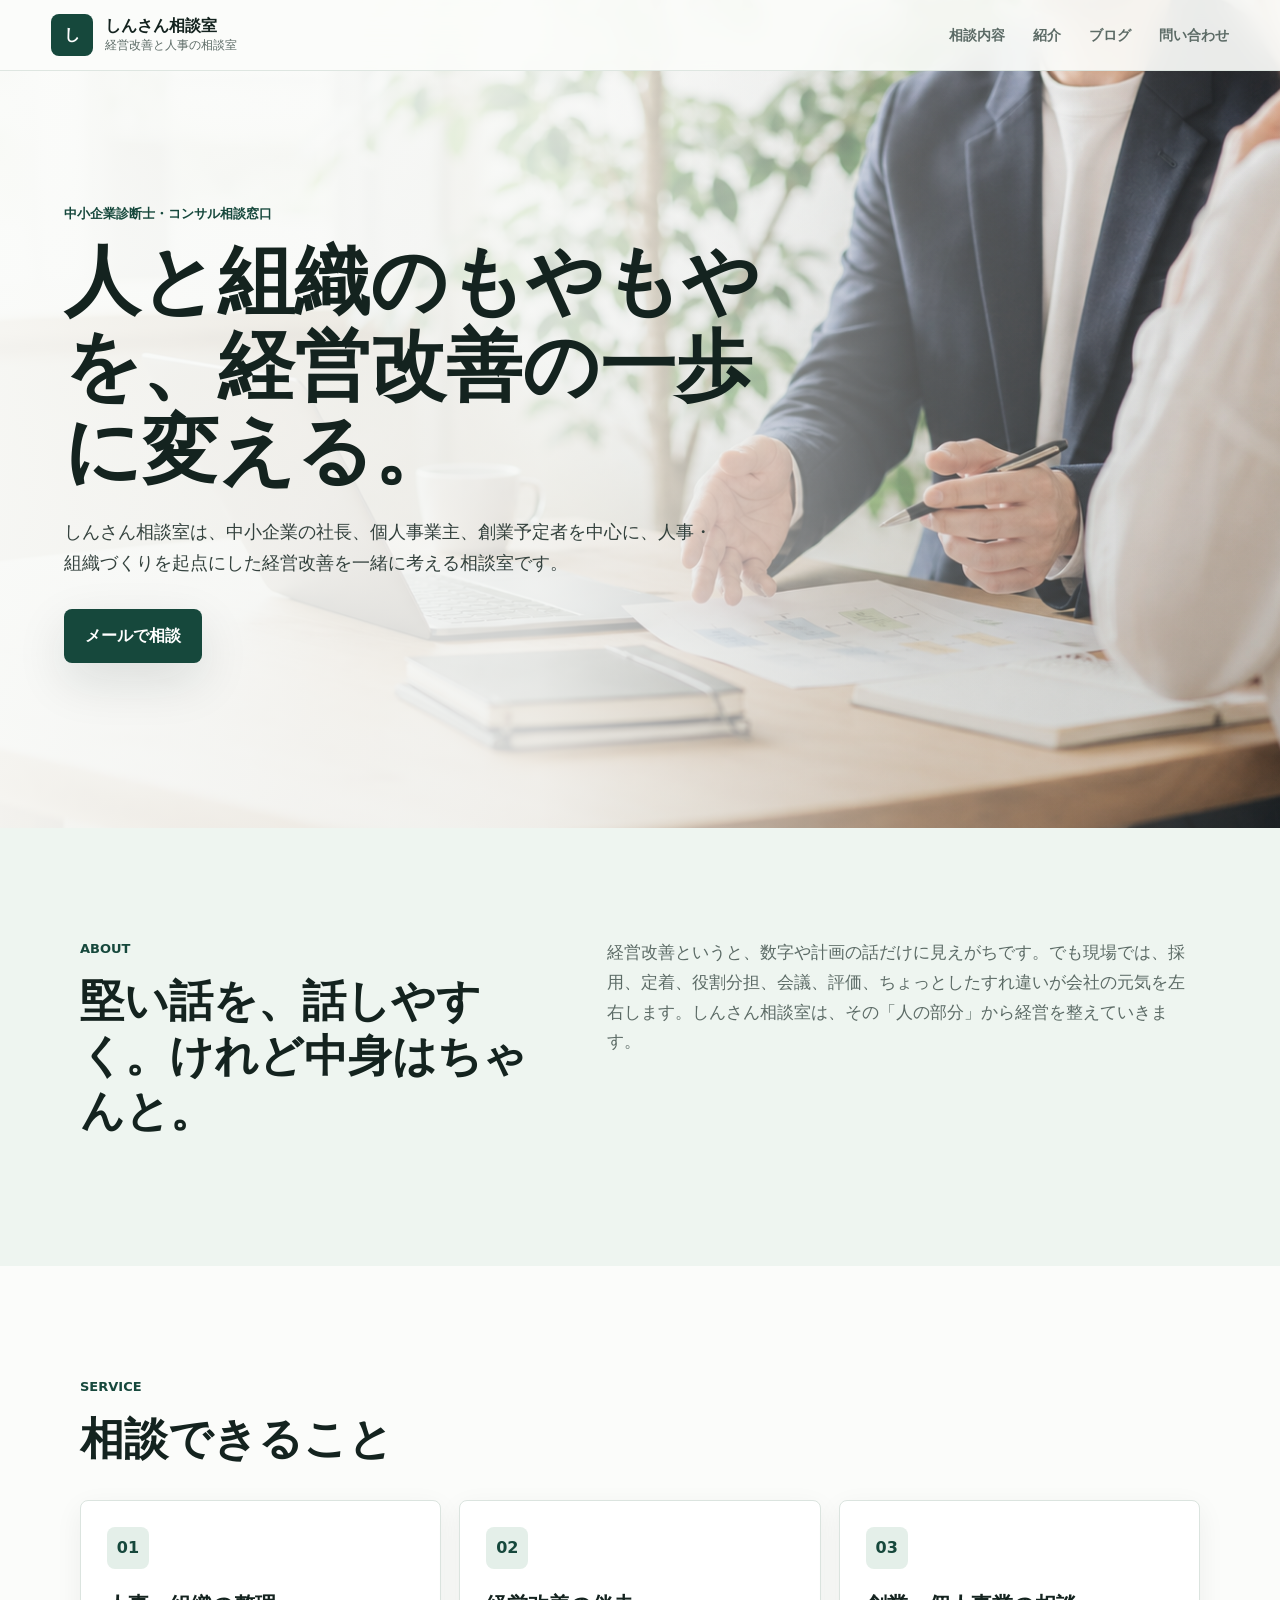
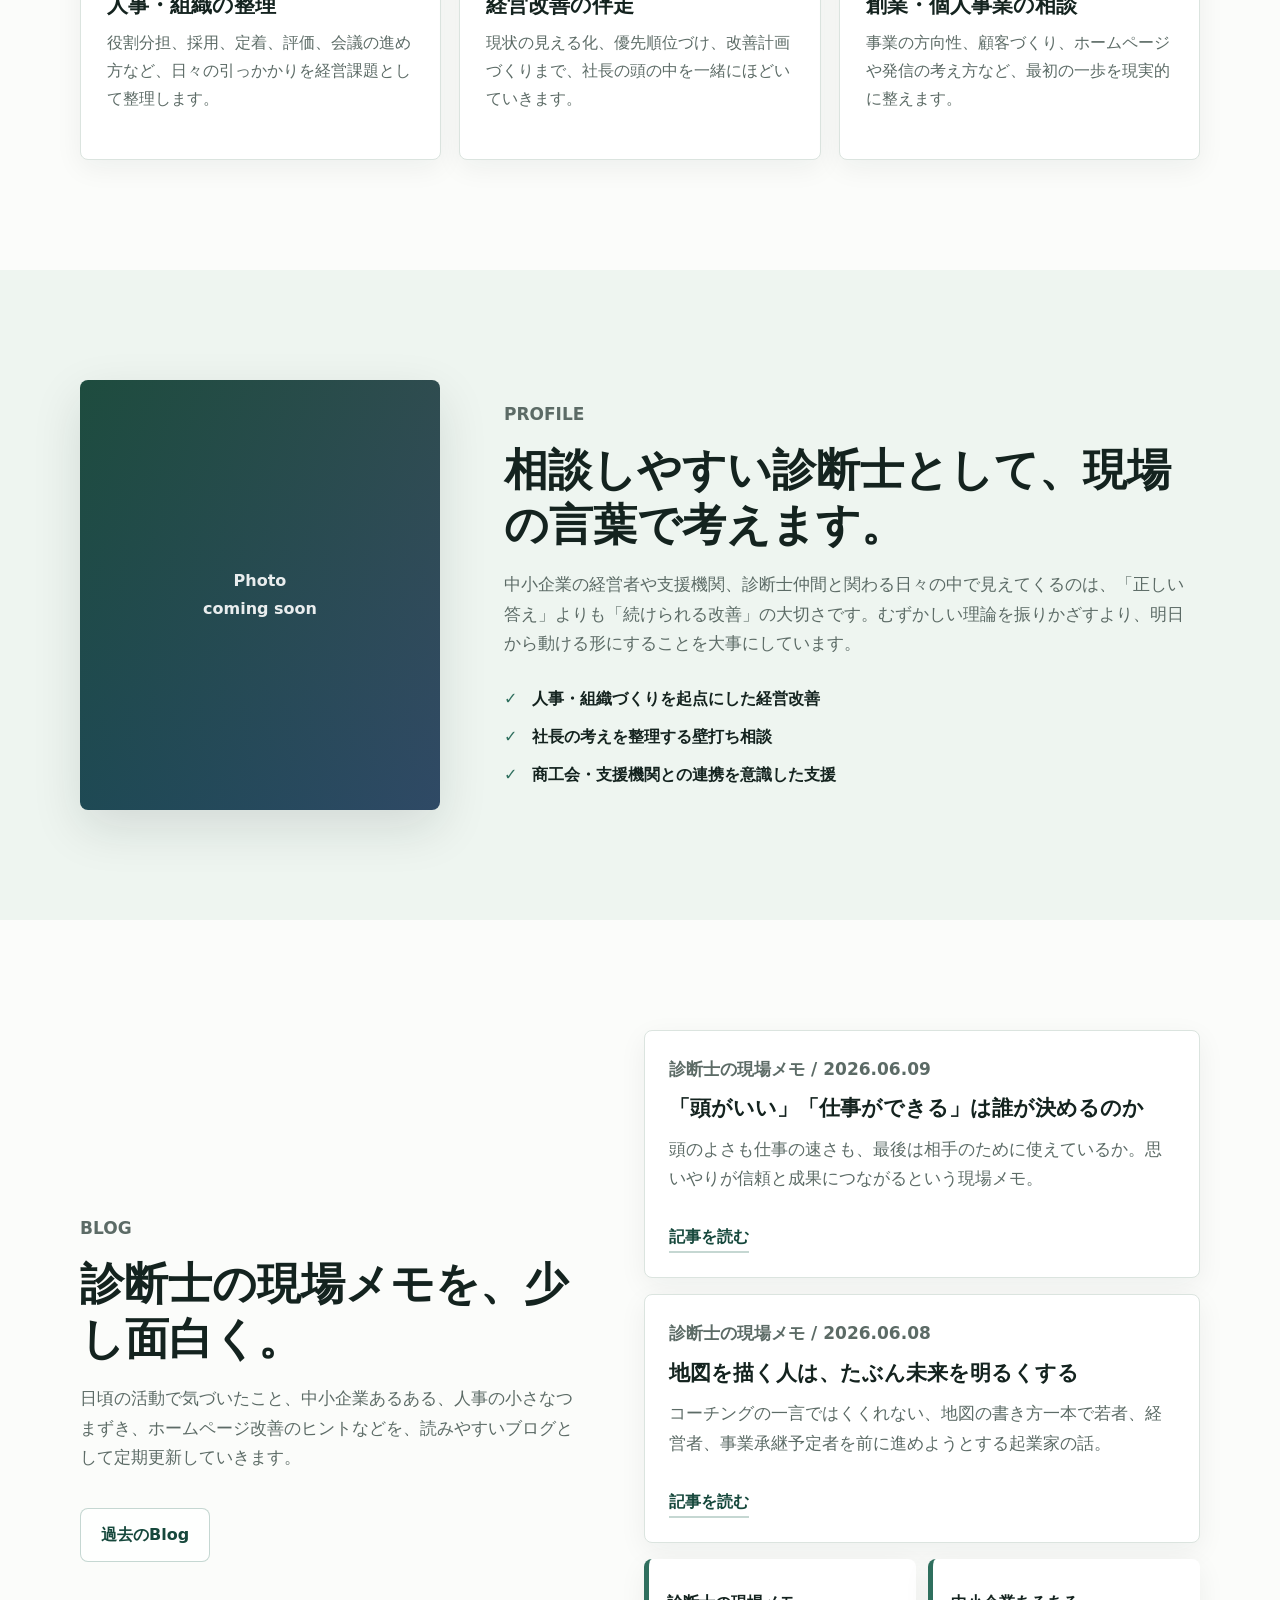
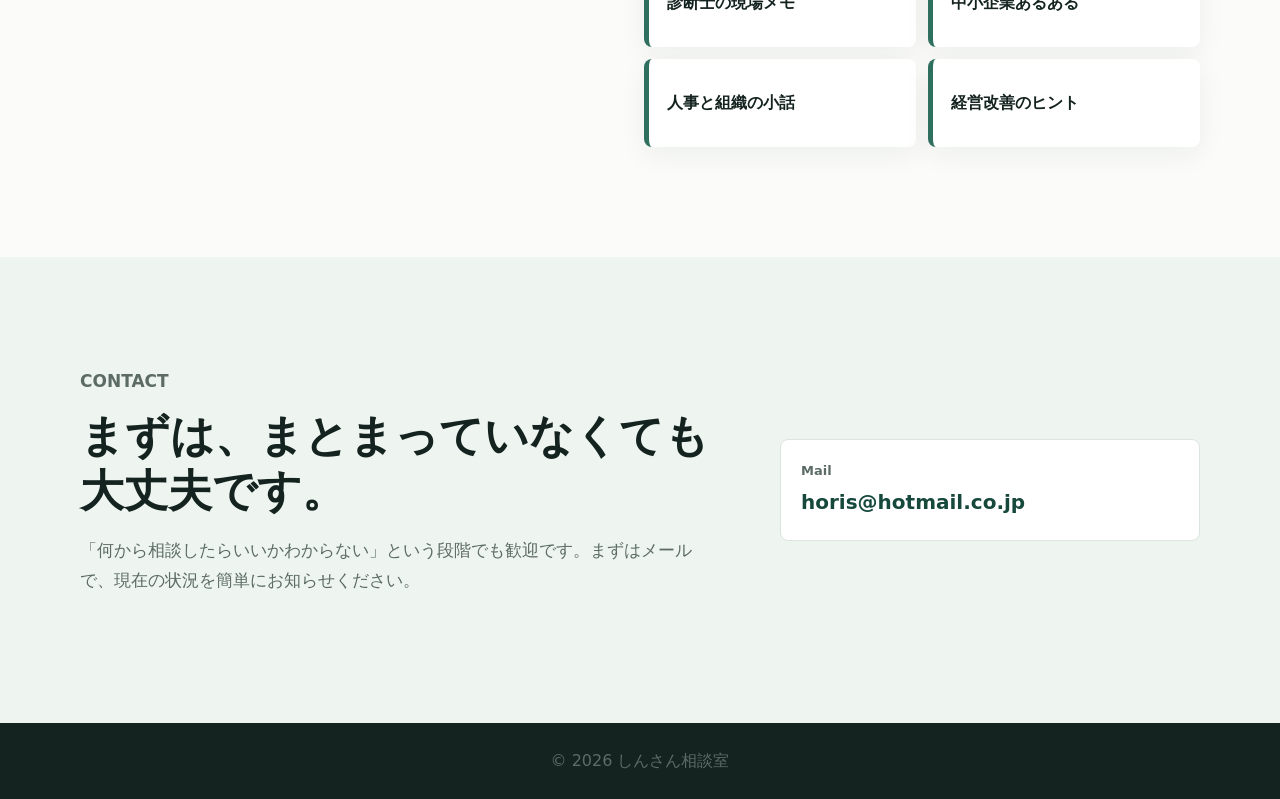
==== index.html @ b298d8a0 "Add files via upload" ====
﻿<!doctype html>
<html lang="ja">
<head>
  <meta charset="utf-8">
  <meta name="viewport" content="width=device-width, initial-scale=1">
  <meta name="description" content="しんさん相談室は、中小企業の経営改善、とくに人事・組織づくりを相談しやすく支援する診断士・コンサルの窓口です。">
  <title>しんさん相談室 | 経営改善と人事の相談室</title>
  <link rel="stylesheet" href="styles.css">
</head>
<body>
  <header class="site-header">
    <a class="brand" href="#top" aria-label="しんさん相談室 トップへ">
      <span class="brand-mark">し</span>
      <span>
        <span class="brand-name">しんさん相談室</span>
        <span class="brand-sub">経営改善と人事の相談室</span>
      </span>
    </a>
    <nav class="nav" aria-label="主要メニュー">
      <a href="#service">相談内容</a>
      <a href="#profile">紹介</a>
      <a href="#blog">ブログ</a>
      <a href="#contact">問い合わせ</a>
    </nav>
  </header>

  <main id="top">
    <section class="hero" aria-labelledby="hero-title">
      <div class="hero-media" aria-hidden="true">
        <img src="assets/hero-consultation.png" alt="">
      </div>
      <div class="hero-overlay"></div>
      <div class="hero-content">
        <p class="eyebrow">中小企業診断士・コンサル相談窓口</p>
        <h1 id="hero-title">人と組織のもやもやを、経営改善の一歩に変える。</h1>
        <p class="hero-lead">しんさん相談室は、中小企業の社長、個人事業主、創業予定者を中心に、人事・組織づくりを起点にした経営改善を一緒に考える相談室です。</p>
        <div class="hero-actions" aria-label="主要アクション">
          <a class="button primary" href="mailto:horis@hotmail.co.jp">メールで相談</a>
        </div>
      </div>
    </section>

    <section class="intro section-band">
      <div class="section-inner intro-grid">
        <div>
          <p class="section-label">About</p>
          <h2>堅い話を、話しやすく。けれど中身はちゃんと。</h2>
        </div>
        <p>経営改善というと、数字や計画の話だけに見えがちです。でも現場では、採用、定着、役割分担、会議、評価、ちょっとしたすれ違いが会社の元気を左右します。しんさん相談室は、その「人の部分」から経営を整えていきます。</p>
      </div>
    </section>

    <section id="service" class="section">
      <div class="section-inner">
        <div class="section-head">
          <p class="section-label">Service</p>
          <h2>相談できること</h2>
        </div>
        <div class="service-grid">
          <article class="service-item">
            <span class="service-icon">01</span>
            <h3>人事・組織の整理</h3>
            <p>役割分担、採用、定着、評価、会議の進め方など、日々の引っかかりを経営課題として整理します。</p>
          </article>
          <article class="service-item">
            <span class="service-icon">02</span>
            <h3>経営改善の伴走</h3>
            <p>現状の見える化、優先順位づけ、改善計画づくりまで、社長の頭の中を一緒にほどいていきます。</p>
          </article>
          <article class="service-item">
            <span class="service-icon">03</span>
            <h3>創業・個人事業の相談</h3>
            <p>事業の方向性、顧客づくり、ホームページや発信の考え方など、最初の一歩を現実的に整えます。</p>
          </article>
        </div>
      </div>
    </section>

    <section id="profile" class="profile section-band">
      <div class="section-inner profile-grid">
        <div class="profile-photo" aria-label="プロフィール写真準備中">
          <span>Photo<br>coming soon</span>
        </div>
        <div>
          <p class="section-label">Profile</p>
          <h2>相談しやすい診断士として、現場の言葉で考えます。</h2>
          <p>中小企業の経営者や支援機関、診断士仲間と関わる日々の中で見えてくるのは、「正しい答え」よりも「続けられる改善」の大切さです。むずかしい理論を振りかざすより、明日から動ける形にすることを大事にしています。</p>
          <ul class="check-list">
            <li>人事・組織づくりを起点にした経営改善</li>
            <li>社長の考えを整理する壁打ち相談</li>
            <li>商工会・支援機関との連携を意識した支援</li>
          </ul>
        </div>
      </div>
    </section>

    <section id="blog" class="section blog-section">
      <div class="section-inner blog-layout">
        <div>
          <p class="section-label">Blog</p>
          <h2>診断士の現場メモを、少し面白く。</h2>
          <p>日頃の活動で気づいたこと、中小企業あるある、人事の小さなつまずき、ホームページ改善のヒントなどを、読みやすいブログとして定期更新していきます。</p>
          <a class="button secondary blog-archive-button" href="blog/index.html">過去のBlog</a>
        </div>
        <div class="latest-blog">
          <div class="post-list compact-post-list" data-post-list data-post-limit="2" data-post-base="blog/" data-heading-level="h3">
            <p class="post-loading">ブログ記事を読み込んでいます。</p>
          </div>
          <div class="blog-topics" aria-label="ブログカテゴリ">
            <span>診断士の現場メモ</span>
            <span>中小企業あるある</span>
            <span>人事と組織の小話</span>
            <span>経営改善のヒント</span>
          </div>
        </div>
      </div>
    </section>

    <section id="contact" class="contact section-band">
      <div class="section-inner contact-grid">
        <div>
          <p class="section-label">Contact</p>
          <h2>まずは、まとまっていなくても大丈夫です。</h2>
          <p>「何から相談したらいいかわからない」という段階でも歓迎です。まずはメールで、現在の状況を簡単にお知らせください。</p>
        </div>
        <div class="contact-actions">
          <a class="contact-card" href="mailto:horis@hotmail.co.jp">
            <span>Mail</span>
            <strong>horis@hotmail.co.jp</strong>
          </a>
        </div>
      </div>
    </section>
  </main>

  <footer class="footer">
    <p>&copy; 2026 しんさん相談室</p>
  </footer>
  <script src="blog/posts.js?v=20260609"></script>
  <script src="site.js?v=20260609" data-posts="blog/posts.json"></script>
</body>
</html>
---- styles.css ----
﻿:root {
  --ink: #14231f;
  --muted: #5c6b66;
  --line: #dbe4df;
  --paper: #fbfcfa;
  --band: #eef5f0;
  --green: #2f6f5e;
  --green-dark: #16483c;
  --blue: #213f68;
  --wood: #b98354;
  --white: #ffffff;
  --shadow: 0 18px 50px rgba(20, 35, 31, 0.12);
}

* {
  box-sizing: border-box;
}

html {
  scroll-behavior: smooth;
}

body {
  margin: 0;
  color: var(--ink);
  background: var(--paper);
  font-family: "Noto Sans JP", system-ui, -apple-system, BlinkMacSystemFont, "Segoe UI", sans-serif;
  line-height: 1.75;
  letter-spacing: 0;
}

a {
  color: inherit;
  text-decoration: none;
}

img {
  display: block;
  max-width: 100%;
}

.site-header {
  position: fixed;
  z-index: 10;
  top: 0;
  left: 0;
  right: 0;
  display: flex;
  align-items: center;
  justify-content: space-between;
  gap: 24px;
  padding: 14px clamp(18px, 4vw, 52px);
  background: rgba(251, 252, 250, 0.92);
  border-bottom: 1px solid rgba(219, 228, 223, 0.9);
  backdrop-filter: blur(14px);
}

.brand {
  display: inline-flex;
  align-items: center;
  gap: 12px;
  min-width: 220px;
}

.brand-mark {
  display: grid;
  width: 42px;
  height: 42px;
  place-items: center;
  color: var(--white);
  background: var(--green-dark);
  border-radius: 8px;
  font-weight: 800;
  line-height: 1;
}

.brand-name,
.brand-sub {
  display: block;
}

.brand-name {
  font-weight: 800;
  line-height: 1.3;
}

.brand-sub {
  color: var(--muted);
  font-size: 12px;
  line-height: 1.4;
}

.nav {
  display: flex;
  align-items: center;
  gap: clamp(14px, 3vw, 28px);
  color: var(--muted);
  font-size: 14px;
  font-weight: 700;
  white-space: nowrap;
}

.nav a:hover {
  color: var(--green-dark);
}

.hero {
  position: relative;
  min-height: 92svh;
  display: grid;
  align-items: center;
  overflow: hidden;
  padding: 110px clamp(20px, 5vw, 72px) 72px;
}

.hero-media,
.hero-media img,
.hero-overlay {
  position: absolute;
  inset: 0;
}

.hero-media img {
  width: 100%;
  height: 100%;
  object-fit: cover;
}

.hero-overlay {
  background:
    linear-gradient(90deg, rgba(251, 252, 250, 0.94) 0%, rgba(251, 252, 250, 0.82) 42%, rgba(251, 252, 250, 0.32) 72%, rgba(251, 252, 250, 0.08) 100%),
    linear-gradient(0deg, rgba(20, 35, 31, 0.16), rgba(20, 35, 31, 0.02));
}

.hero-content {
  position: relative;
  z-index: 1;
  width: min(720px, 100%);
}

.eyebrow,
.section-label {
  margin: 0 0 12px;
  color: var(--green-dark);
  font-size: 13px;
  font-weight: 800;
  letter-spacing: 0;
  text-transform: uppercase;
}

h1,
h2,
h3,
p {
  margin-top: 0;
}

h1 {
  margin-bottom: 22px;
  font-size: clamp(40px, 7vw, 76px);
  line-height: 1.12;
  letter-spacing: 0;
}

h2 {
  margin-bottom: 18px;
  font-size: clamp(28px, 4vw, 44px);
  line-height: 1.25;
  letter-spacing: 0;
}

h3 {
  margin-bottom: 10px;
  font-size: 21px;
  line-height: 1.35;
}

.hero-lead {
  max-width: 650px;
  color: #33413d;
  font-size: 18px;
  font-weight: 500;
}

.hero-actions {
  display: flex;
  flex-wrap: wrap;
  gap: 12px;
  margin-top: 30px;
}

.button {
  display: inline-flex;
  min-height: 48px;
  align-items: center;
  justify-content: center;
  border: 1px solid transparent;
  border-radius: 8px;
  padding: 12px 20px;
  font-weight: 800;
}

.button.primary {
  color: var(--white);
  background: var(--green-dark);
  box-shadow: var(--shadow);
}

.button.secondary {
  color: var(--green-dark);
  background: rgba(255, 255, 255, 0.78);
  border-color: rgba(47, 111, 94, 0.28);
}

.section,
.section-band {
  padding: clamp(64px, 9vw, 110px) clamp(20px, 5vw, 72px);
}

.section-band {
  background: var(--band);
}

.section-inner {
  width: min(1120px, 100%);
  margin: 0 auto;
}

.intro-grid,
.profile-grid,
.contact-grid,
.blog-layout {
  display: grid;
  gap: clamp(28px, 5vw, 64px);
}

.intro-grid {
  grid-template-columns: minmax(220px, 0.78fr) minmax(280px, 1fr);
  align-items: start;
}

.intro-grid p:last-child,
.profile p,
.blog-layout p,
.contact p {
  color: var(--muted);
  font-size: 17px;
}

.section-head {
  max-width: 720px;
  margin-bottom: 34px;
}

.service-grid {
  display: grid;
  grid-template-columns: repeat(3, minmax(0, 1fr));
  gap: 18px;
}

.service-item {
  min-height: 260px;
  padding: 26px;
  background: var(--white);
  border: 1px solid var(--line);
  border-radius: 8px;
  box-shadow: 0 8px 28px rgba(20, 35, 31, 0.06);
}

.service-icon {
  display: inline-grid;
  width: 42px;
  height: 42px;
  place-items: center;
  margin-bottom: 22px;
  color: var(--green-dark);
  background: #e4efe9;
  border-radius: 8px;
  font-weight: 800;
}

.service-item p {
  color: var(--muted);
}

.profile-grid {
  grid-template-columns: minmax(220px, 360px) minmax(320px, 1fr);
  align-items: center;
}

.profile-photo {
  display: grid;
  min-height: 430px;
  place-items: center;
  overflow: hidden;
  color: rgba(255, 255, 255, 0.9);
  background:
    linear-gradient(135deg, rgba(22, 72, 60, 0.92), rgba(33, 63, 104, 0.82)),
    linear-gradient(45deg, var(--green), var(--wood));
  border-radius: 8px;
  box-shadow: var(--shadow);
  text-align: center;
  font-weight: 800;
}

.check-list {
  display: grid;
  gap: 10px;
  margin: 26px 0 0;
  padding: 0;
  list-style: none;
}

.check-list li {
  position: relative;
  padding-left: 28px;
  font-weight: 700;
}

.check-list li::before {
  position: absolute;
  left: 0;
  color: var(--green);
  content: "✓";
}

.blog-layout {
  grid-template-columns: minmax(300px, 0.9fr) minmax(300px, 1fr);
  align-items: center;
}

.blog-topics {
  display: grid;
  grid-template-columns: repeat(2, minmax(0, 1fr));
  gap: 12px;
}

.blog-topics span {
  display: grid;
  min-height: 88px;
  align-items: center;
  padding: 16px 18px;
  background: var(--white);
  border-left: 5px solid var(--green);
  border-radius: 8px;
  box-shadow: 0 8px 28px rgba(20, 35, 31, 0.06);
  font-weight: 800;
}

.contact-grid {
  grid-template-columns: minmax(300px, 1fr) minmax(280px, 420px);
  align-items: center;
}

.contact-actions {
  display: grid;
  gap: 12px;
}

.contact-card {
  display: grid;
  gap: 2px;
  padding: 20px;
  background: var(--white);
  border: 1px solid var(--line);
  border-radius: 8px;
}

.contact-card span {
  color: var(--muted);
  font-size: 13px;
  font-weight: 800;
}

.contact-card strong {
  color: var(--green-dark);
  font-size: 20px;
}

.footer {
  padding: 24px clamp(20px, 5vw, 72px);
  color: var(--muted);
  background: var(--ink);
  text-align: center;
}

.footer p {
  margin: 0;
}

@media (max-width: 820px) {
  .site-header {
    position: static;
    align-items: flex-start;
    flex-direction: column;
    gap: 12px;
  }

  .nav {
    width: 100%;
    overflow-x: auto;
    padding-bottom: 2px;
  }

  .hero {
    min-height: 760px;
    padding-top: 54px;
    align-items: end;
  }

  .hero-overlay {
    background:
      linear-gradient(0deg, rgba(251, 252, 250, 0.96) 0%, rgba(251, 252, 250, 0.88) 45%, rgba(251, 252, 250, 0.18) 100%),
      linear-gradient(0deg, rgba(20, 35, 31, 0.12), rgba(20, 35, 31, 0.02));
  }

  .intro-grid,
  .service-grid,
  .profile-grid,
  .blog-layout,
  .contact-grid {
    grid-template-columns: 1fr;
  }

  .service-item {
    min-height: auto;
  }

  .profile-photo {
    min-height: 280px;
  }
}

@media (max-width: 520px) {
  .brand {
    min-width: 0;
  }

  h1 {
    font-size: 38px;
  }

  .hero-lead {
    font-size: 16px;
  }

  .button {
    width: 100%;
  }

  .blog-topics {
    grid-template-columns: 1fr;
  }
}

.latest-blog {
  display: grid;
  gap: 16px;
}

.latest-card {
  padding: 24px;
  background: var(--white);
  border: 1px solid var(--line);
  border-radius: 8px;
  box-shadow: 0 8px 28px rgba(20, 35, 31, 0.06);
}

.latest-card h2,
.latest-card h3 {
  margin-bottom: 12px;
}

.post-meta {
  margin-bottom: 10px;
  color: var(--green-dark);
  font-size: 13px;
  font-weight: 800;
}

.text-link {
  display: inline-flex;
  margin-top: 12px;
  color: var(--green-dark);
  font-weight: 800;
  border-bottom: 2px solid rgba(47, 111, 94, 0.28);
}

.text-link:hover {
  border-bottom-color: var(--green-dark);
}

.muted-card small {
  color: var(--muted);
  font-size: 13px;
}

.article-page {
  padding: 130px clamp(20px, 5vw, 72px) 80px;
  background:
    linear-gradient(180deg, var(--band) 0, var(--paper) 360px);
}

.article-shell {
  width: min(880px, 100%);
  margin: 0 auto;
}

.article-header {
  margin-bottom: 34px;
}

.article-header h1 {
  margin-bottom: 18px;
  font-size: clamp(34px, 5vw, 58px);
}

.article-lead {
  color: var(--muted);
  font-size: 18px;
  font-weight: 500;
}

.article-body {
  padding: clamp(26px, 5vw, 54px);
  background: var(--white);
  border: 1px solid var(--line);
  border-radius: 8px;
  box-shadow: var(--shadow);
}

.article-body p {
  margin-bottom: 1.25em;
  font-size: 17px;
}

.article-body p:last-child {
  margin-bottom: 0;
}

.article-footer {
  display: flex;
  flex-wrap: wrap;
  gap: 12px;
  margin-top: 28px;
}

.post-list {
  display: grid;
  gap: 18px;
}

@media (max-width: 820px) {
  .article-page {
    padding-top: 56px;
  }
}

.compact-post-list {
  display: grid;
  gap: 16px;
}

.post-loading,
.post-error {
  margin: 0;
  color: var(--muted);
  font-weight: 700;
}

.blog-archive-button {
  margin-top: 18px;
}
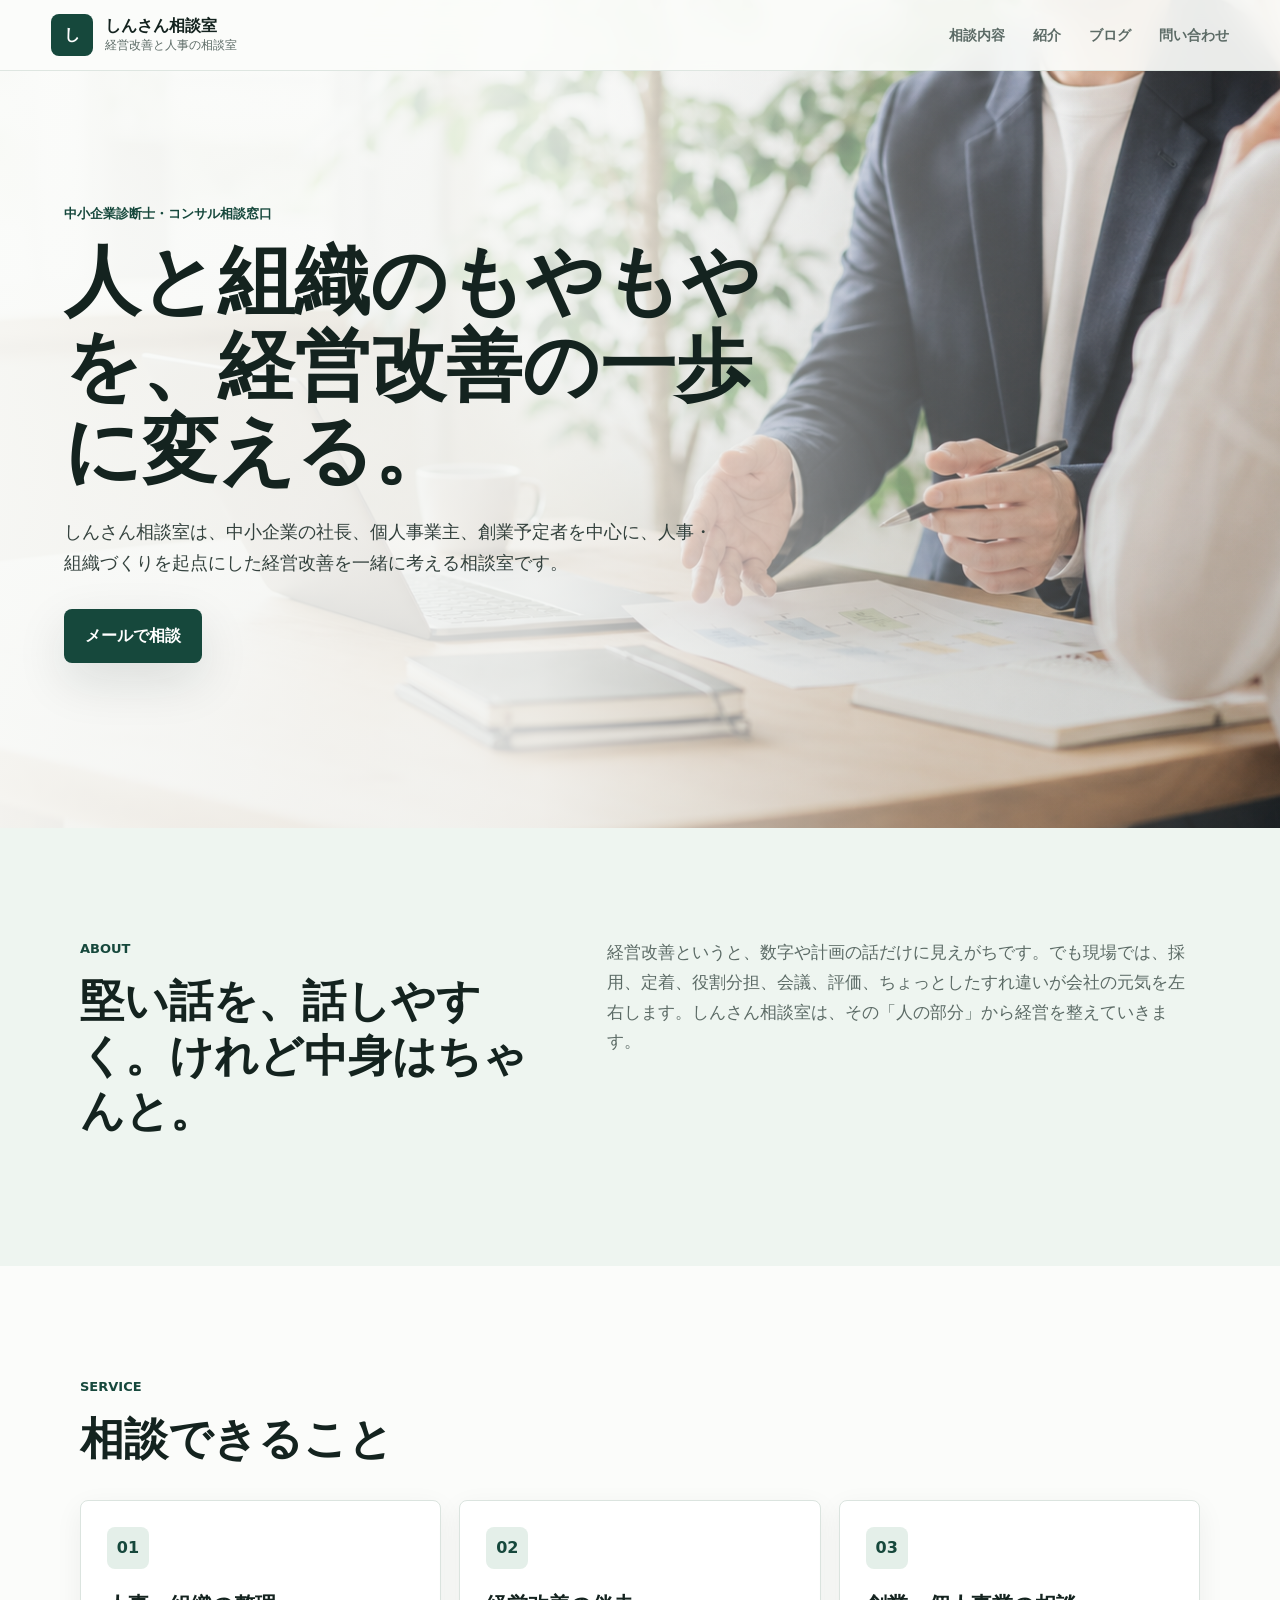
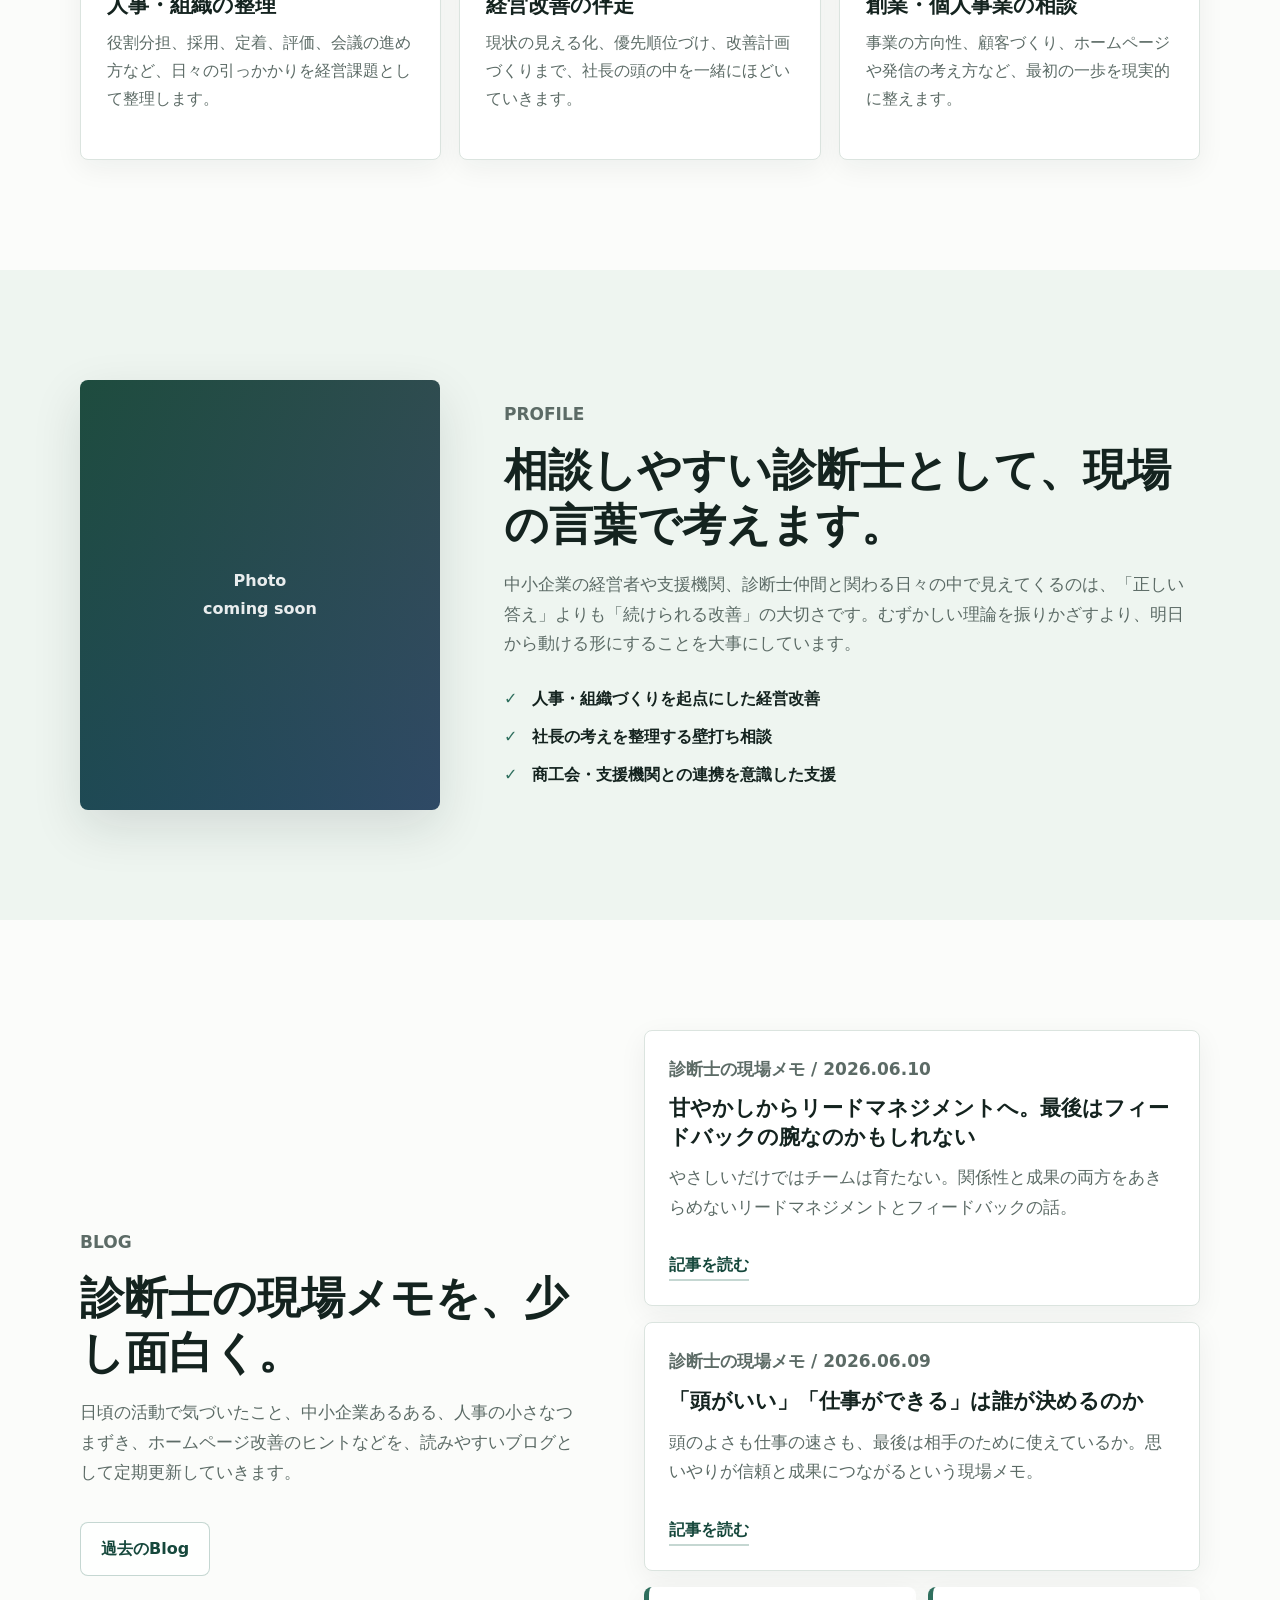
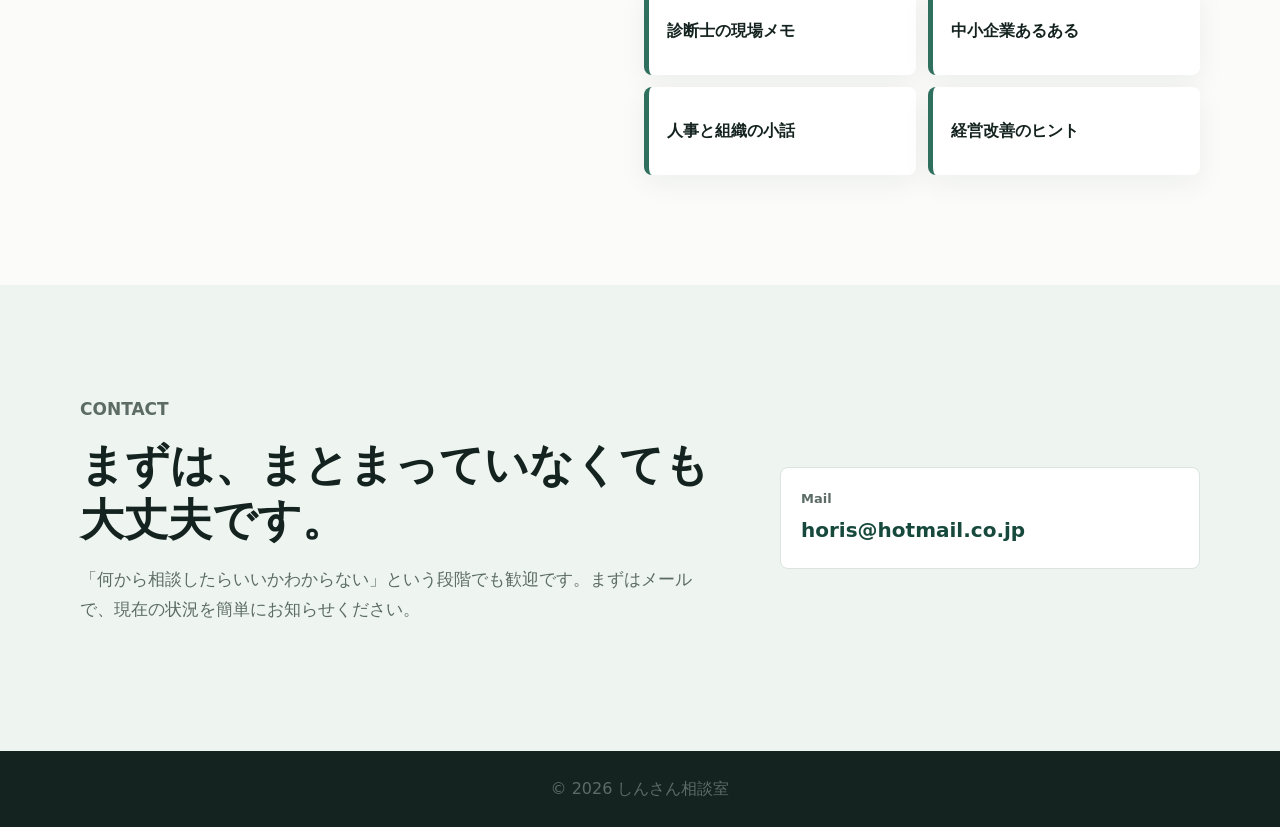
==== commit 9b67eb28: "Add files via upload" ====
--- a/index.html
+++ b/index.html
@@ -136,8 +136,8 @@
   <footer class="footer">
     <p>&copy; 2026 しんさん相談室</p>
   </footer>
-  <script src="blog/posts.js?v=20260609"></script>
-  <script src="site.js?v=20260609" data-posts="blog/posts.json"></script>
+  <script src="blog/posts.js?v=20260610"></script>
+  <script src="site.js?v=20260610" data-posts="blog/posts.json"></script>
 </body>
 </html>
 
@@ -149,3 +149,4 @@
 
 
 
+
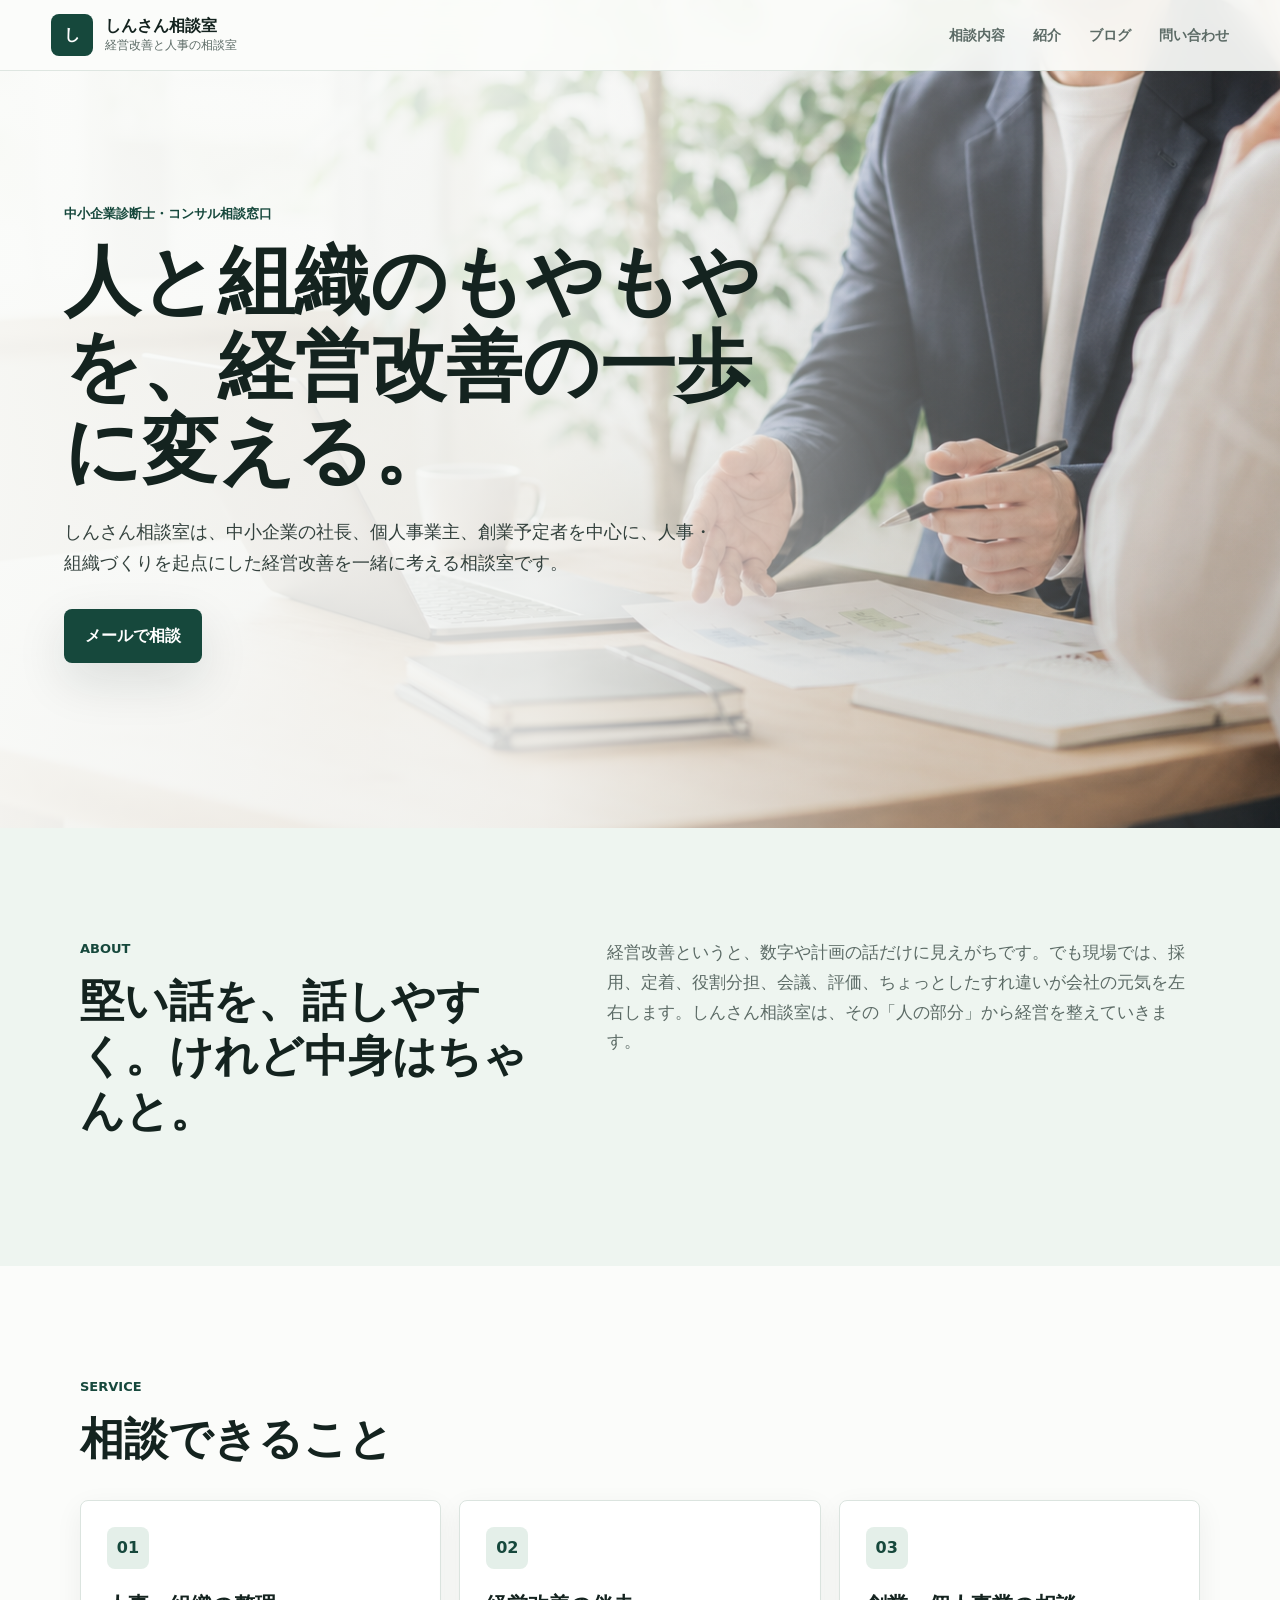
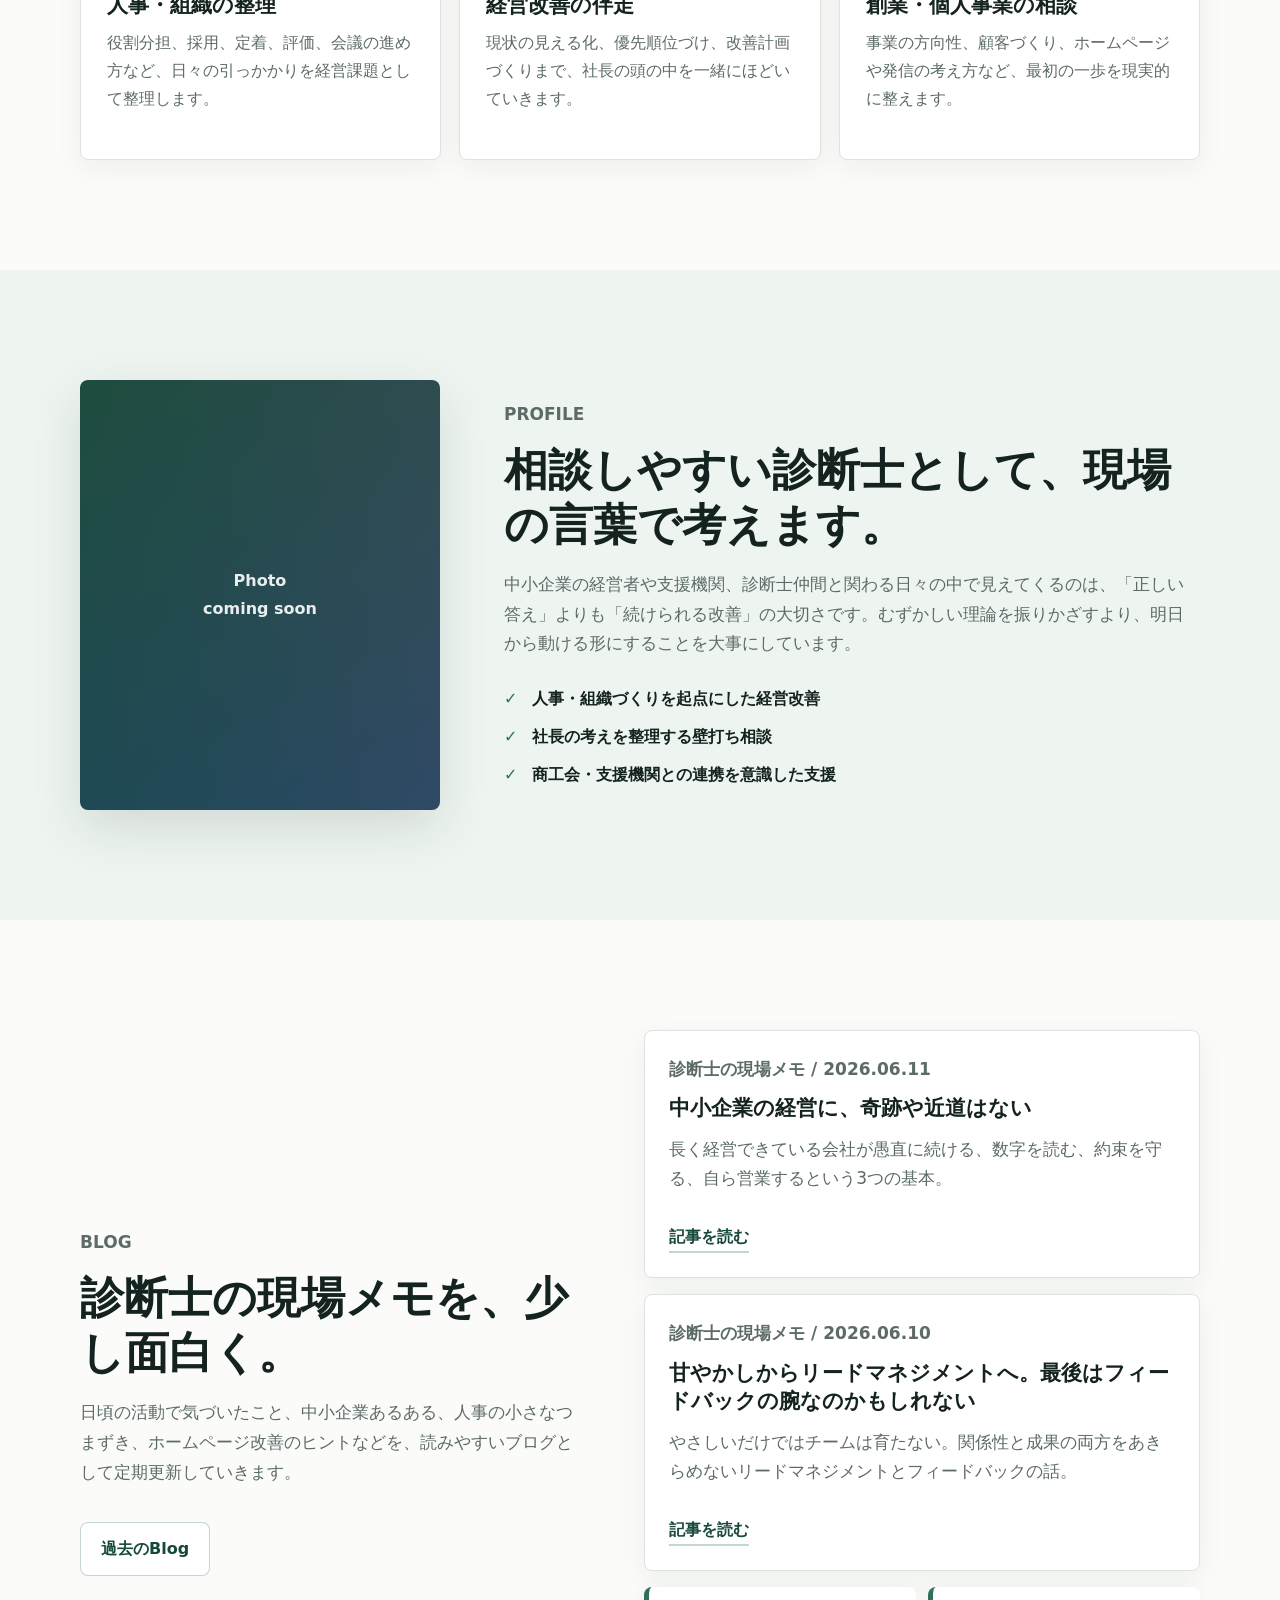
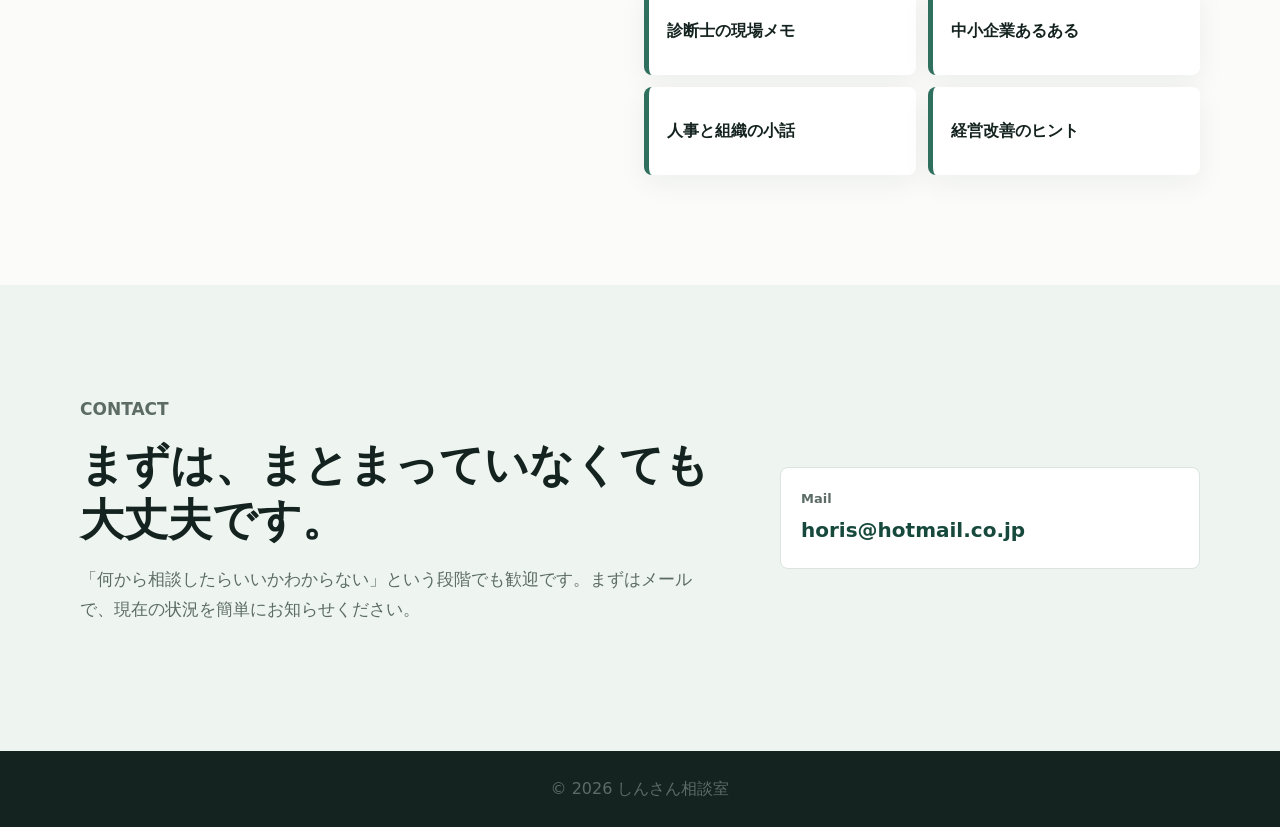
==== commit 8ad13497: "Add files via upload" ====
--- a/index.html
+++ b/index.html
@@ -136,8 +136,8 @@
   <footer class="footer">
     <p>&copy; 2026 しんさん相談室</p>
   </footer>
-  <script src="blog/posts.js?v=20260610"></script>
-  <script src="site.js?v=20260610" data-posts="blog/posts.json"></script>
+  <script src="blog/posts.js?v=20260611"></script>
+  <script src="site.js?v=20260611" data-posts="blog/posts.json"></script>
 </body>
 </html>
 
@@ -150,3 +150,4 @@
 
 
 
+
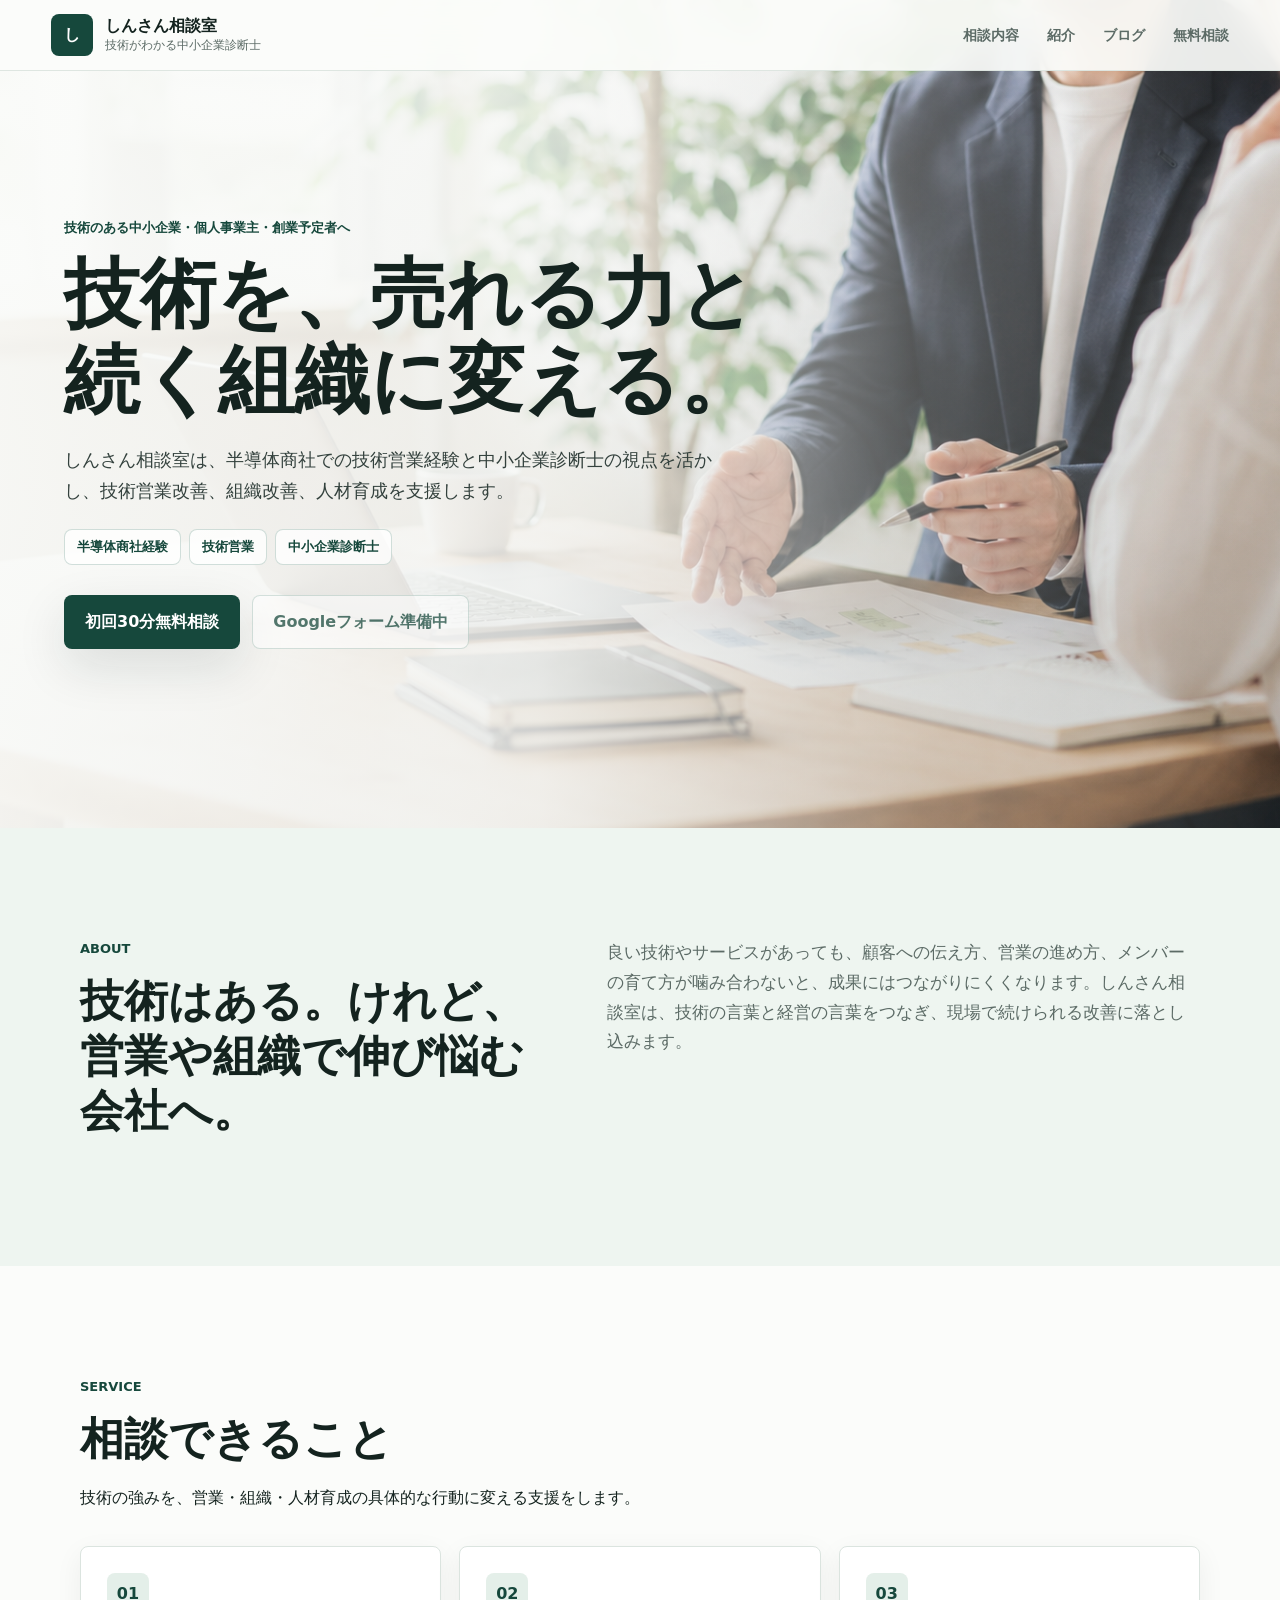
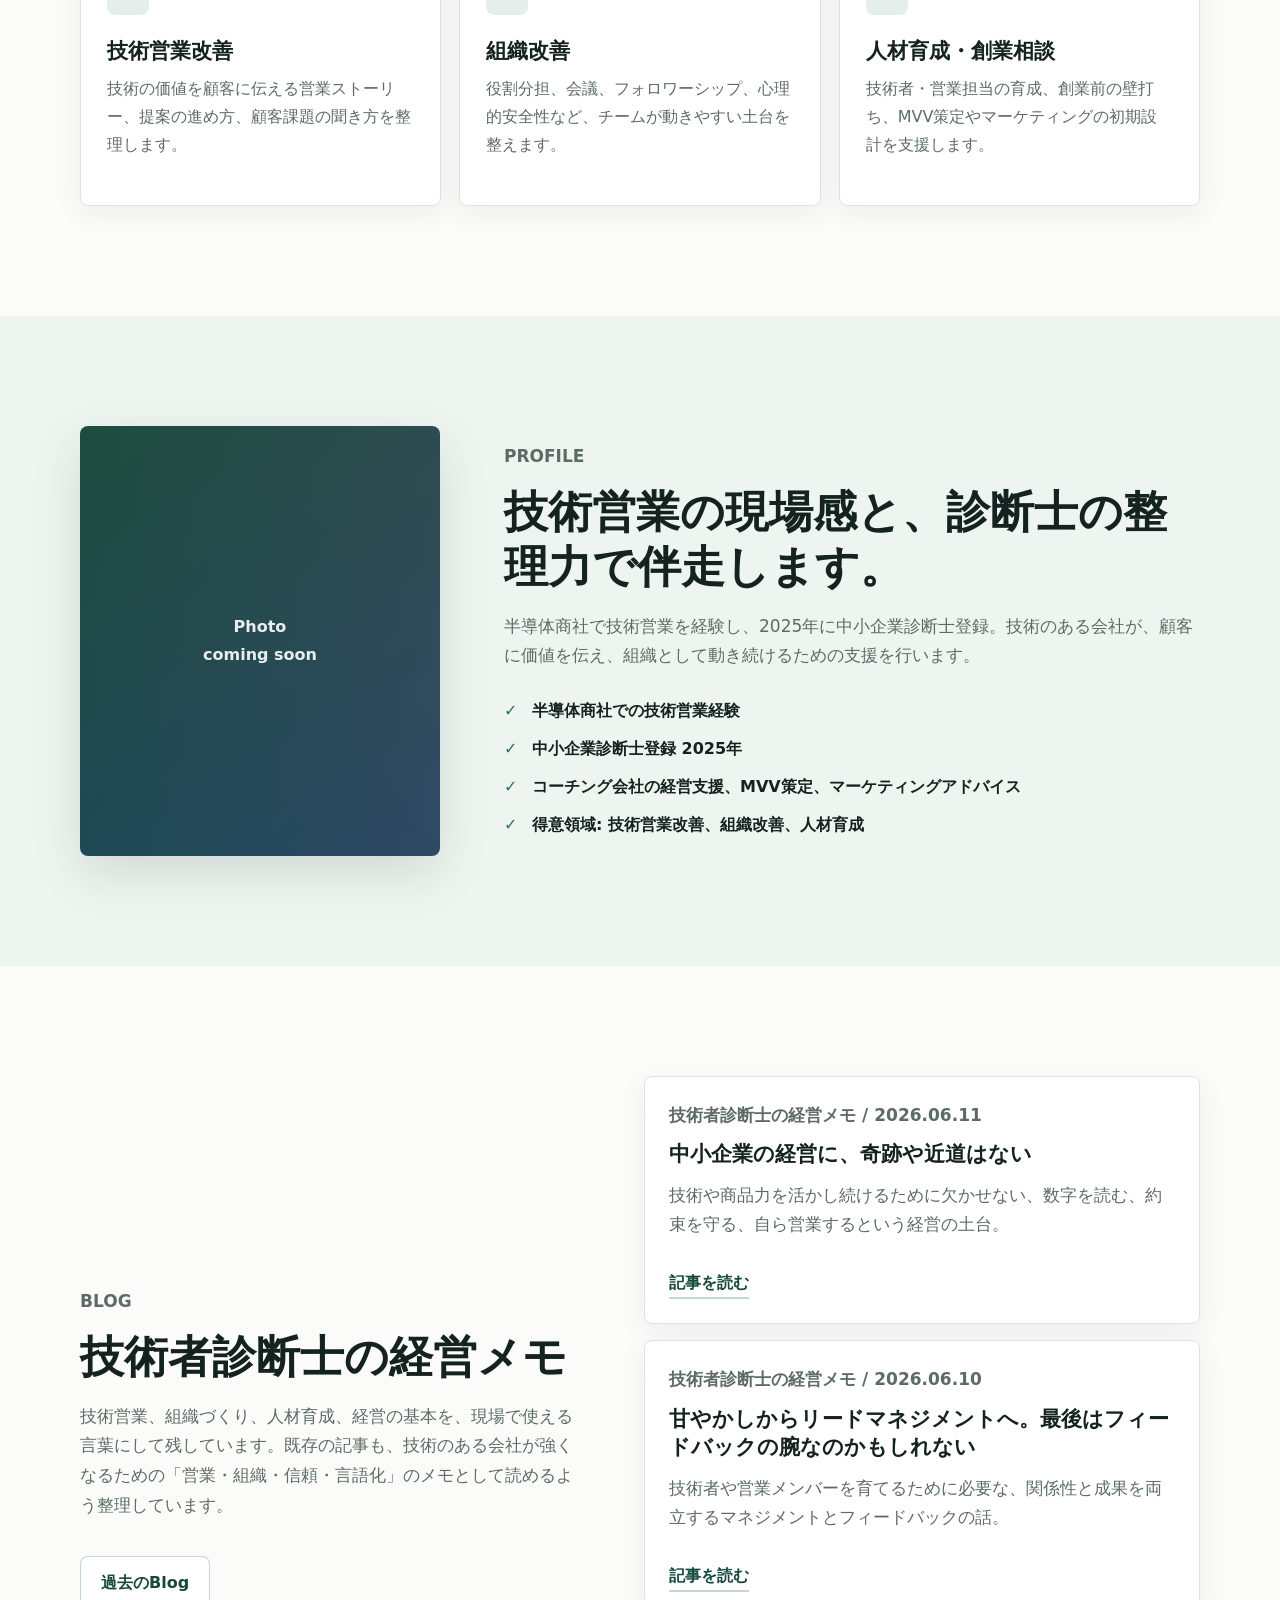
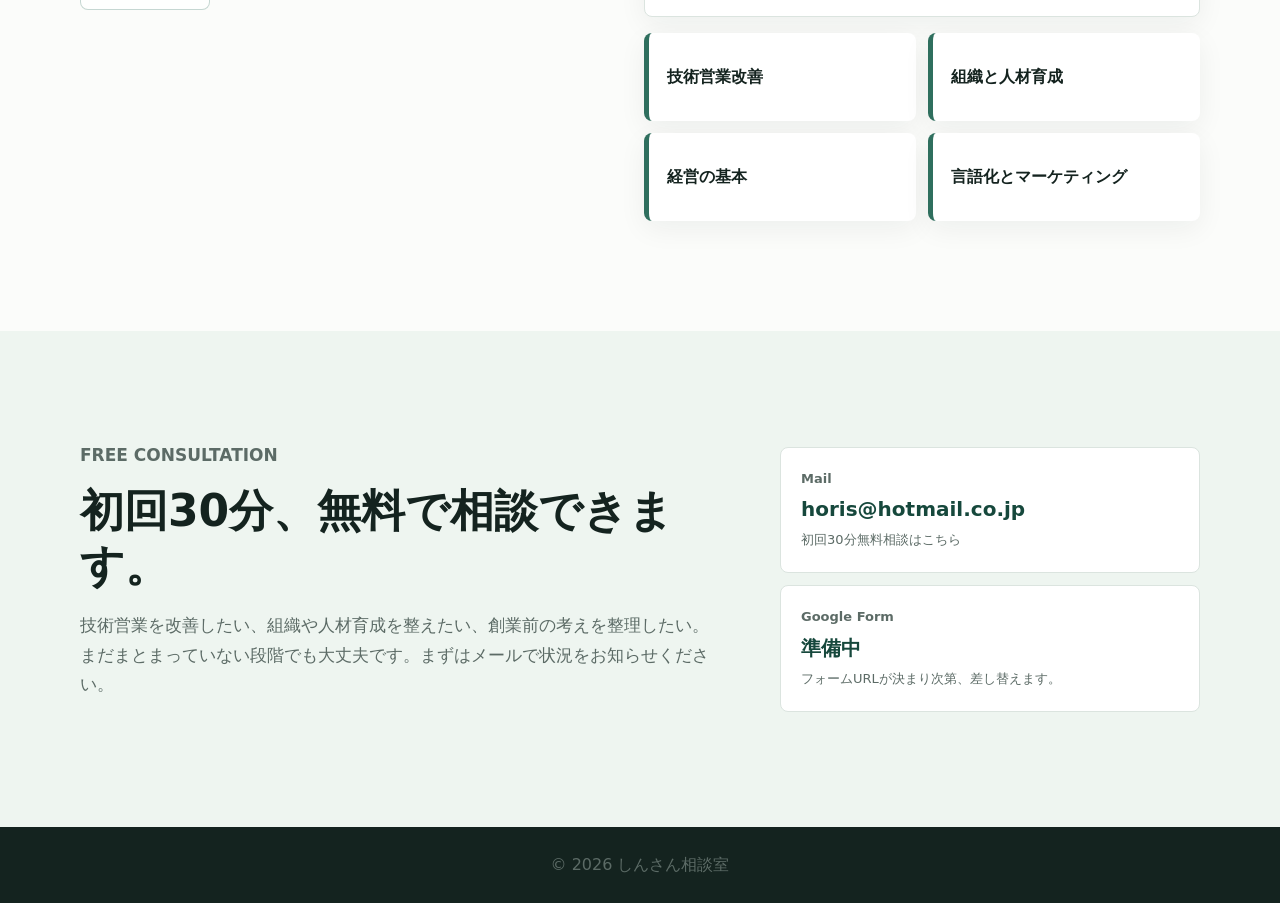
==== commit 8db3dca6: "Add files via upload" ====
--- a/index.html
+++ b/index.html
@@ -3,8 +3,8 @@
 <head>
   <meta charset="utf-8">
   <meta name="viewport" content="width=device-width, initial-scale=1">
-  <meta name="description" content="しんさん相談室は、中小企業の経営改善、とくに人事・組織づくりを相談しやすく支援する診断士・コンサルの窓口です。">
-  <title>しんさん相談室 | 経営改善と人事の相談室</title>
+  <meta name="description" content="しんさん相談室は、半導体商社・技術営業の経験を活かし、技術のある中小企業、個人事業主、創業予定者の経営改善、技術営業改善、組織改善、人材育成を支援します。">
+  <title>しんさん相談室 | 技術がわかる中小企業診断士</title>
   <link rel="stylesheet" href="styles.css">
 </head>
 <body>
@@ -13,14 +13,14 @@
       <span class="brand-mark">し</span>
       <span>
         <span class="brand-name">しんさん相談室</span>
-        <span class="brand-sub">経営改善と人事の相談室</span>
+        <span class="brand-sub">技術がわかる中小企業診断士</span>
       </span>
     </a>
     <nav class="nav" aria-label="主要メニュー">
       <a href="#service">相談内容</a>
       <a href="#profile">紹介</a>
       <a href="#blog">ブログ</a>
-      <a href="#contact">問い合わせ</a>
+      <a href="#contact">無料相談</a>
     </nav>
   </header>
 
@@ -31,11 +31,17 @@
       </div>
       <div class="hero-overlay"></div>
       <div class="hero-content">
-        <p class="eyebrow">中小企業診断士・コンサル相談窓口</p>
-        <h1 id="hero-title">人と組織のもやもやを、経営改善の一歩に変える。</h1>
-        <p class="hero-lead">しんさん相談室は、中小企業の社長、個人事業主、創業予定者を中心に、人事・組織づくりを起点にした経営改善を一緒に考える相談室です。</p>
+        <p class="eyebrow">技術のある中小企業・個人事業主・創業予定者へ</p>
+        <h1 id="hero-title">技術を、売れる力と続く組織に変える。</h1>
+        <p class="hero-lead">しんさん相談室は、半導体商社での技術営業経験と中小企業診断士の視点を活かし、技術営業改善、組織改善、人材育成を支援します。</p>
+        <div class="hero-badges" aria-label="専門領域">
+          <span>半導体商社経験</span>
+          <span>技術営業</span>
+          <span>中小企業診断士</span>
+        </div>
         <div class="hero-actions" aria-label="主要アクション">
-          <a class="button primary" href="mailto:horis@hotmail.co.jp">メールで相談</a>
+          <a class="button primary" href="mailto:horis@hotmail.co.jp?subject=%E5%88%9D%E5%9B%9E30%E5%88%86%E7%84%A1%E6%96%99%E7%9B%B8%E8%AB%87%E3%81%AE%E4%BB%B6">初回30分無料相談</a>
+          <a class="button secondary is-disabled" aria-disabled="true">Googleフォーム準備中</a>
         </div>
       </div>
     </section>
@@ -44,9 +50,9 @@
       <div class="section-inner intro-grid">
         <div>
           <p class="section-label">About</p>
-          <h2>堅い話を、話しやすく。けれど中身はちゃんと。</h2>
+          <h2>技術はある。けれど、営業や組織で伸び悩む会社へ。</h2>
         </div>
-        <p>経営改善というと、数字や計画の話だけに見えがちです。でも現場では、採用、定着、役割分担、会議、評価、ちょっとしたすれ違いが会社の元気を左右します。しんさん相談室は、その「人の部分」から経営を整えていきます。</p>
+        <p>良い技術やサービスがあっても、顧客への伝え方、営業の進め方、メンバーの育て方が噛み合わないと、成果にはつながりにくくなります。しんさん相談室は、技術の言葉と経営の言葉をつなぎ、現場で続けられる改善に落とし込みます。</p>
       </div>
     </section>
 
@@ -55,22 +61,23 @@
         <div class="section-head">
           <p class="section-label">Service</p>
           <h2>相談できること</h2>
+          <p>技術の強みを、営業・組織・人材育成の具体的な行動に変える支援をします。</p>
         </div>
         <div class="service-grid">
           <article class="service-item">
             <span class="service-icon">01</span>
-            <h3>人事・組織の整理</h3>
-            <p>役割分担、採用、定着、評価、会議の進め方など、日々の引っかかりを経営課題として整理します。</p>
+            <h3>技術営業改善</h3>
+            <p>技術の価値を顧客に伝える営業ストーリー、提案の進め方、顧客課題の聞き方を整理します。</p>
           </article>
           <article class="service-item">
             <span class="service-icon">02</span>
-            <h3>経営改善の伴走</h3>
-            <p>現状の見える化、優先順位づけ、改善計画づくりまで、社長の頭の中を一緒にほどいていきます。</p>
+            <h3>組織改善</h3>
+            <p>役割分担、会議、フォロワーシップ、心理的安全性など、チームが動きやすい土台を整えます。</p>
           </article>
           <article class="service-item">
             <span class="service-icon">03</span>
-            <h3>創業・個人事業の相談</h3>
-            <p>事業の方向性、顧客づくり、ホームページや発信の考え方など、最初の一歩を現実的に整えます。</p>
+            <h3>人材育成・創業相談</h3>
+            <p>技術者・営業担当の育成、創業前の壁打ち、MVV策定やマーケティングの初期設計を支援します。</p>
           </article>
         </div>
       </div>
@@ -83,12 +90,13 @@
         </div>
         <div>
           <p class="section-label">Profile</p>
-          <h2>相談しやすい診断士として、現場の言葉で考えます。</h2>
-          <p>中小企業の経営者や支援機関、診断士仲間と関わる日々の中で見えてくるのは、「正しい答え」よりも「続けられる改善」の大切さです。むずかしい理論を振りかざすより、明日から動ける形にすることを大事にしています。</p>
+          <h2>技術営業の現場感と、診断士の整理力で伴走します。</h2>
+          <p>半導体商社で技術営業を経験し、2025年に中小企業診断士登録。技術のある会社が、顧客に価値を伝え、組織として動き続けるための支援を行います。</p>
           <ul class="check-list">
-            <li>人事・組織づくりを起点にした経営改善</li>
-            <li>社長の考えを整理する壁打ち相談</li>
-            <li>商工会・支援機関との連携を意識した支援</li>
+            <li>半導体商社での技術営業経験</li>
+            <li>中小企業診断士登録 2025年</li>
+            <li>コーチング会社の経営支援、MVV策定、マーケティングアドバイス</li>
+            <li>得意領域: 技術営業改善、組織改善、人材育成</li>
           </ul>
         </div>
       </div>
@@ -98,8 +106,8 @@
       <div class="section-inner blog-layout">
         <div>
           <p class="section-label">Blog</p>
-          <h2>診断士の現場メモを、少し面白く。</h2>
-          <p>日頃の活動で気づいたこと、中小企業あるある、人事の小さなつまずき、ホームページ改善のヒントなどを、読みやすいブログとして定期更新していきます。</p>
+          <h2>技術者診断士の経営メモ</h2>
+          <p>技術営業、組織づくり、人材育成、経営の基本を、現場で使える言葉にして残しています。既存の記事も、技術のある会社が強くなるための「営業・組織・信頼・言語化」のメモとして読めるよう整理しています。</p>
           <a class="button secondary blog-archive-button" href="blog/index.html">過去のBlog</a>
         </div>
         <div class="latest-blog">
@@ -107,10 +115,10 @@
             <p class="post-loading">ブログ記事を読み込んでいます。</p>
           </div>
           <div class="blog-topics" aria-label="ブログカテゴリ">
-            <span>診断士の現場メモ</span>
-            <span>中小企業あるある</span>
-            <span>人事と組織の小話</span>
-            <span>経営改善のヒント</span>
+            <span>技術営業改善</span>
+            <span>組織と人材育成</span>
+            <span>経営の基本</span>
+            <span>言語化とマーケティング</span>
           </div>
         </div>
       </div>
@@ -119,15 +127,21 @@
     <section id="contact" class="contact section-band">
       <div class="section-inner contact-grid">
         <div>
-          <p class="section-label">Contact</p>
-          <h2>まずは、まとまっていなくても大丈夫です。</h2>
-          <p>「何から相談したらいいかわからない」という段階でも歓迎です。まずはメールで、現在の状況を簡単にお知らせください。</p>
+          <p class="section-label">Free Consultation</p>
+          <h2>初回30分、無料で相談できます。</h2>
+          <p>技術営業を改善したい、組織や人材育成を整えたい、創業前の考えを整理したい。まだまとまっていない段階でも大丈夫です。まずはメールで状況をお知らせください。</p>
         </div>
         <div class="contact-actions">
-          <a class="contact-card" href="mailto:horis@hotmail.co.jp">
+          <a class="contact-card" href="mailto:horis@hotmail.co.jp?subject=%E5%88%9D%E5%9B%9E30%E5%88%86%E7%84%A1%E6%96%99%E7%9B%B8%E8%AB%87%E3%81%AE%E4%BB%B6">
             <span>Mail</span>
             <strong>horis@hotmail.co.jp</strong>
+            <small>初回30分無料相談はこちら</small>
           </a>
+          <div class="contact-card muted-card">
+            <span>Google Form</span>
+            <strong>準備中</strong>
+            <small>フォームURLが決まり次第、差し替えます。</small>
+          </div>
         </div>
       </div>
     </section>
@@ -135,19 +149,8 @@
 
   <footer class="footer">
     <p>&copy; 2026 しんさん相談室</p>
-  </footer>
-  <script src="blog/posts.js?v=20260611"></script>
-  <script src="site.js?v=20260611" data-posts="blog/posts.json"></script>
+  </footer>
+  <script src="blog/posts.js?v=20260611"></script>
+  <script src="site.js?v=20260611" data-posts="blog/posts.json"></script>
 </body>
 </html>
-
-
-
-
-
-
-
-
-
-
-
--- a/styles.css
+++ b/styles.css
@@ -571,3 +571,33 @@
 .blog-archive-button {
   margin-top: 18px;
 }
+
+.hero-badges {
+  display: flex;
+  flex-wrap: wrap;
+  gap: 8px;
+  margin-top: 22px;
+}
+
+.hero-badges span {
+  display: inline-flex;
+  align-items: center;
+  min-height: 34px;
+  padding: 6px 12px;
+  color: var(--green-dark);
+  background: rgba(255, 255, 255, 0.78);
+  border: 1px solid rgba(47, 111, 94, 0.22);
+  border-radius: 8px;
+  font-size: 13px;
+  font-weight: 800;
+}
+
+.button.is-disabled {
+  cursor: not-allowed;
+  opacity: 0.72;
+}
+
+.contact-card small {
+  color: var(--muted);
+  font-size: 13px;
+}
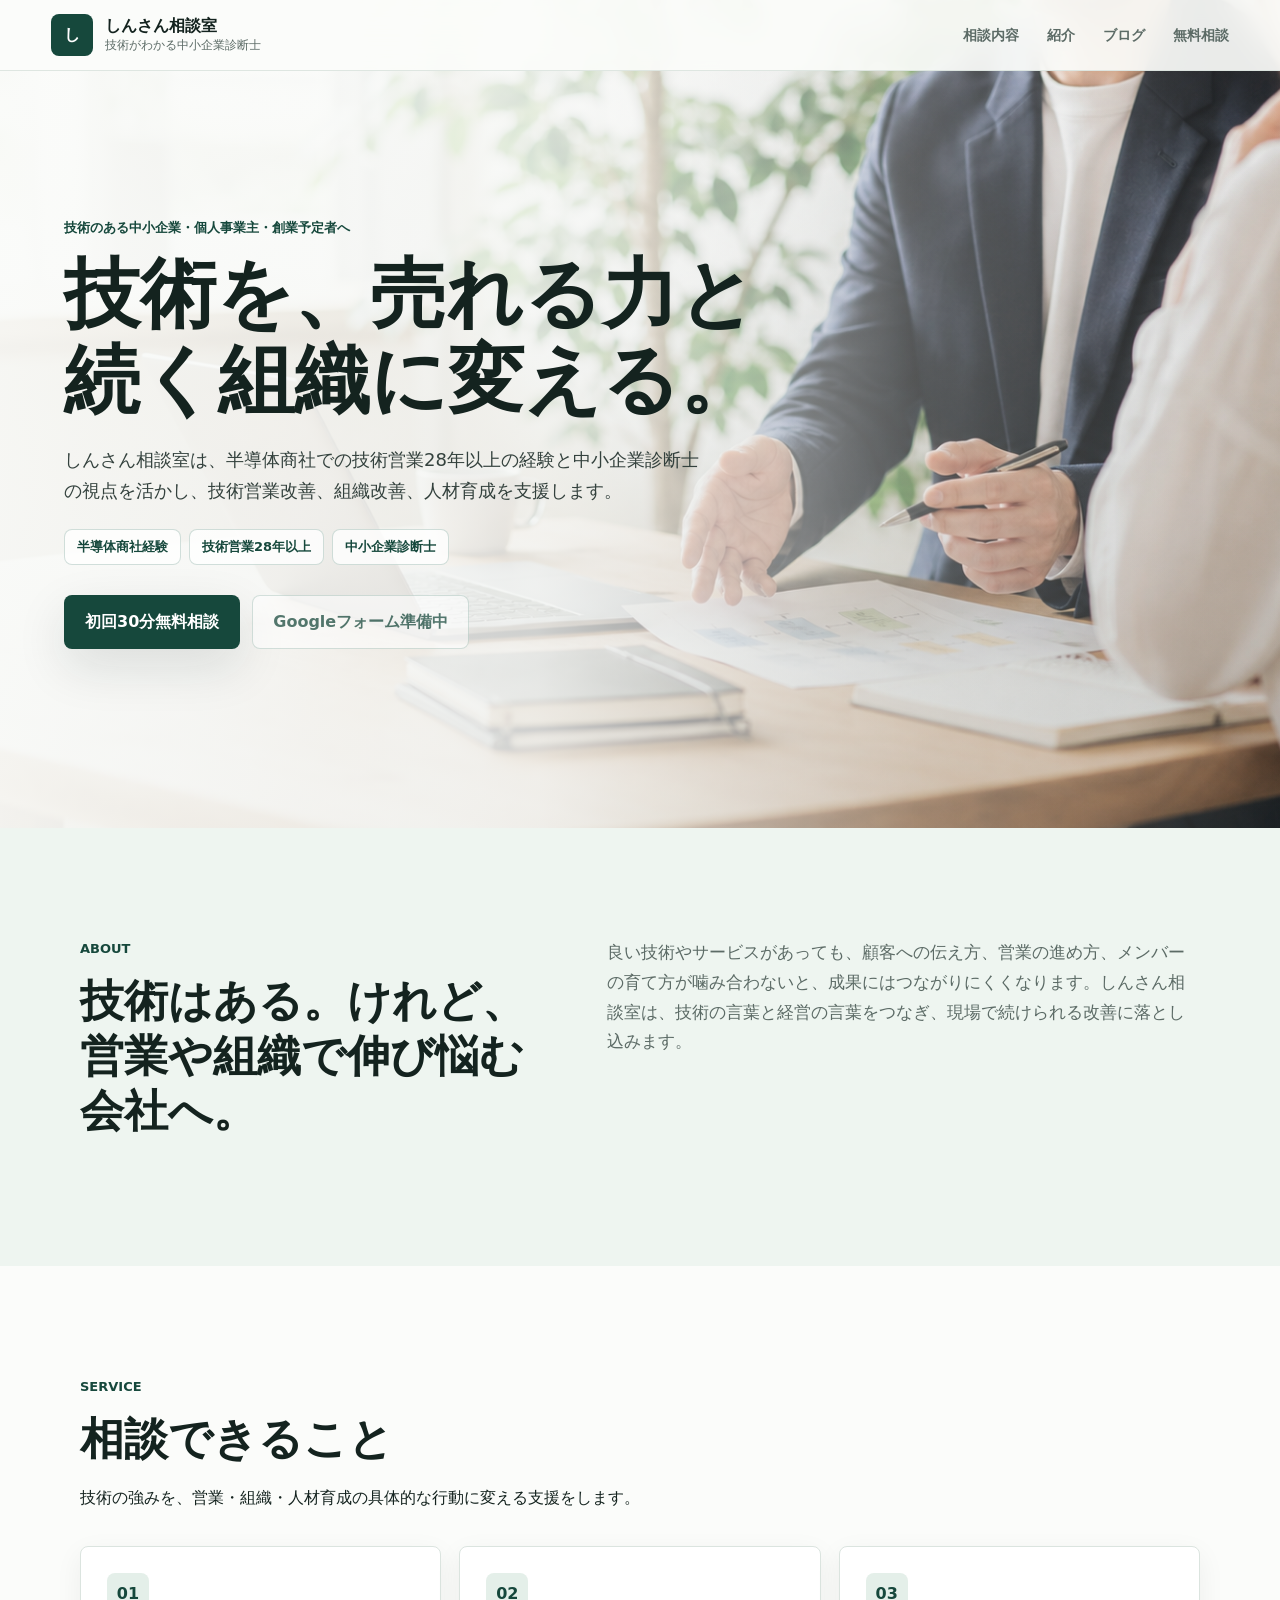
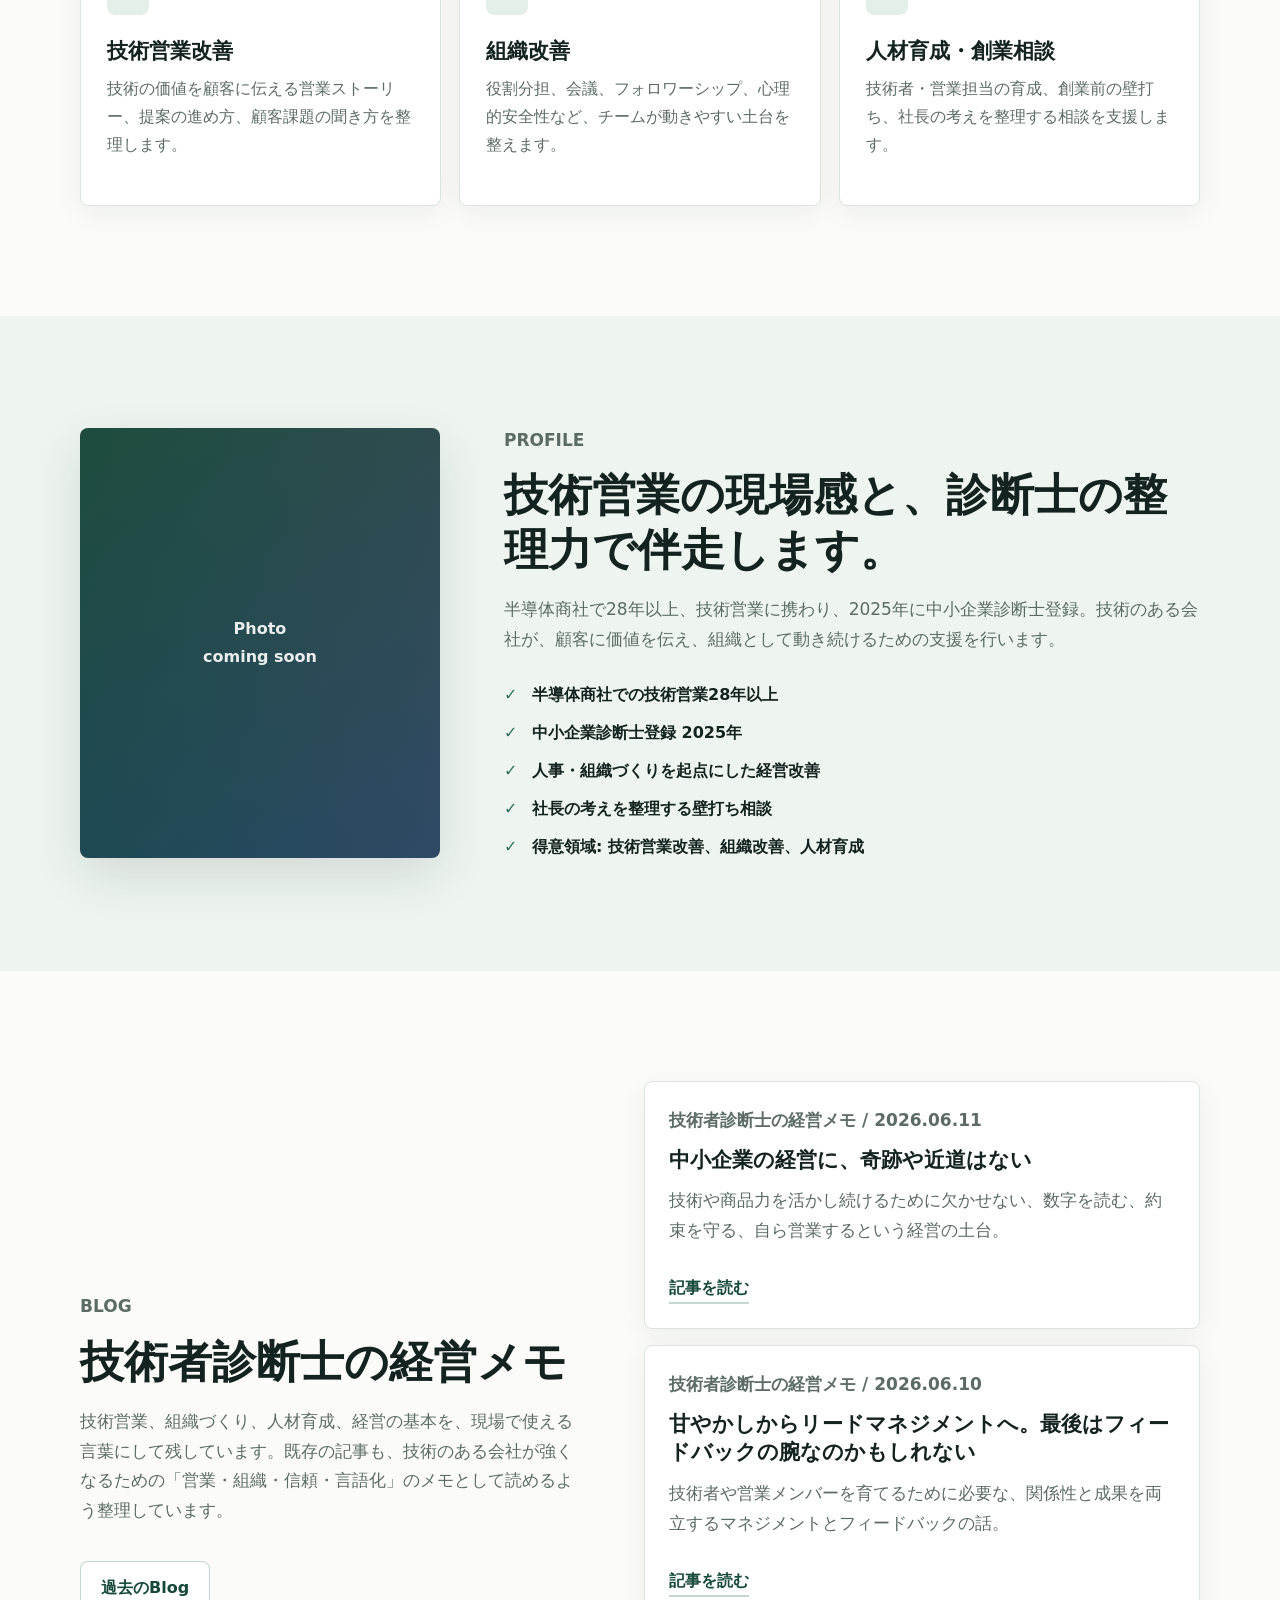
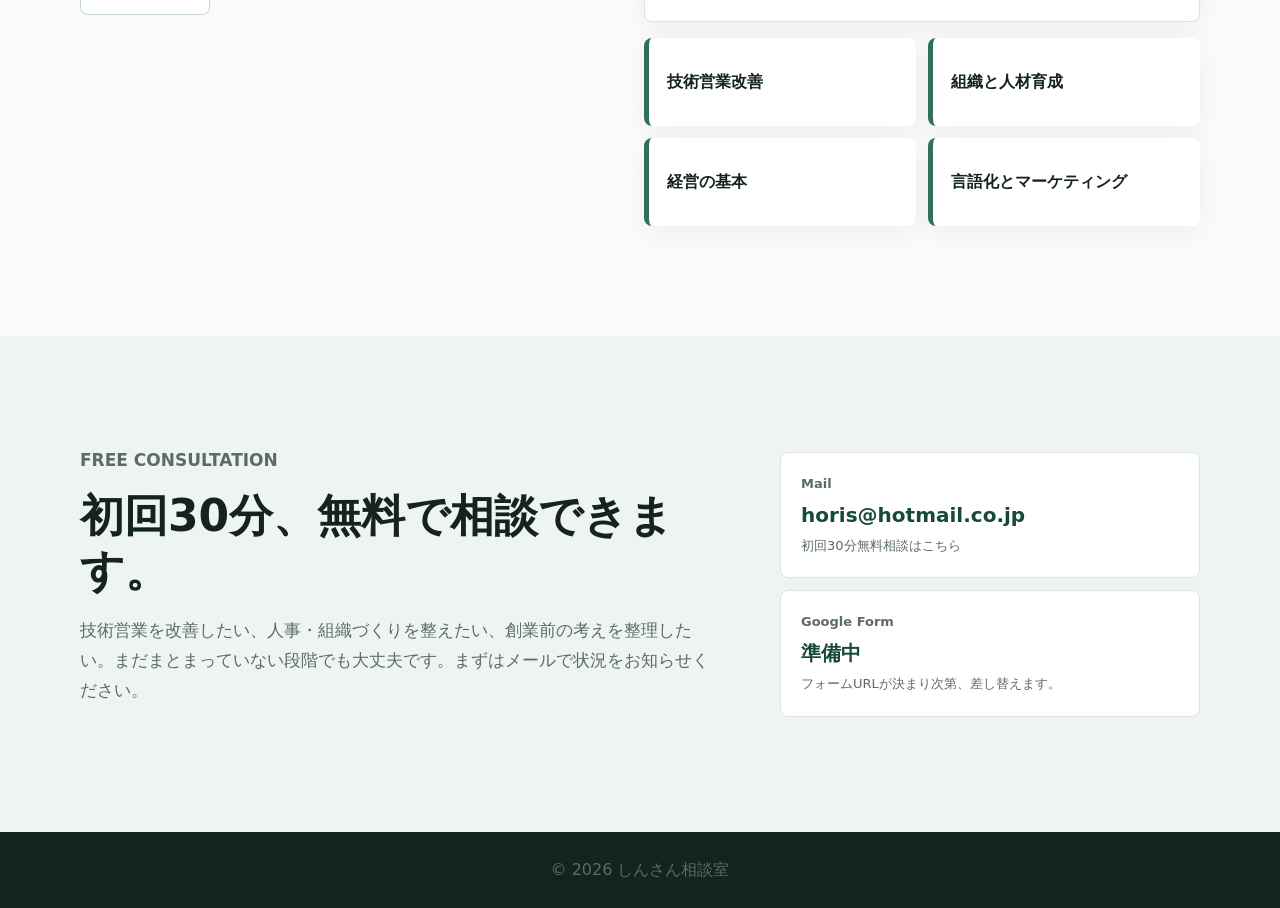
==== commit d94114d1: "Add files via upload" ====
--- a/index.html
+++ b/index.html
@@ -3,7 +3,7 @@
 <head>
   <meta charset="utf-8">
   <meta name="viewport" content="width=device-width, initial-scale=1">
-  <meta name="description" content="しんさん相談室は、半導体商社・技術営業の経験を活かし、技術のある中小企業、個人事業主、創業予定者の経営改善、技術営業改善、組織改善、人材育成を支援します。">
+  <meta name="description" content="しんさん相談室は、半導体商社での技術営業28年以上の経験を活かし、技術のある中小企業、個人事業主、創業予定者の経営改善、技術営業改善、組織改善、人材育成を支援します。">
   <title>しんさん相談室 | 技術がわかる中小企業診断士</title>
   <link rel="stylesheet" href="styles.css">
 </head>
@@ -33,10 +33,10 @@
       <div class="hero-content">
         <p class="eyebrow">技術のある中小企業・個人事業主・創業予定者へ</p>
         <h1 id="hero-title">技術を、売れる力と続く組織に変える。</h1>
-        <p class="hero-lead">しんさん相談室は、半導体商社での技術営業経験と中小企業診断士の視点を活かし、技術営業改善、組織改善、人材育成を支援します。</p>
+        <p class="hero-lead">しんさん相談室は、半導体商社での技術営業28年以上の経験と中小企業診断士の視点を活かし、技術営業改善、組織改善、人材育成を支援します。</p>
         <div class="hero-badges" aria-label="専門領域">
           <span>半導体商社経験</span>
-          <span>技術営業</span>
+          <span>技術営業28年以上</span>
           <span>中小企業診断士</span>
         </div>
         <div class="hero-actions" aria-label="主要アクション">
@@ -77,7 +77,7 @@
           <article class="service-item">
             <span class="service-icon">03</span>
             <h3>人材育成・創業相談</h3>
-            <p>技術者・営業担当の育成、創業前の壁打ち、MVV策定やマーケティングの初期設計を支援します。</p>
+            <p>技術者・営業担当の育成、創業前の壁打ち、社長の考えを整理する相談を支援します。</p>
           </article>
         </div>
       </div>
@@ -91,11 +91,12 @@
         <div>
           <p class="section-label">Profile</p>
           <h2>技術営業の現場感と、診断士の整理力で伴走します。</h2>
-          <p>半導体商社で技術営業を経験し、2025年に中小企業診断士登録。技術のある会社が、顧客に価値を伝え、組織として動き続けるための支援を行います。</p>
+          <p>半導体商社で28年以上、技術営業に携わり、2025年に中小企業診断士登録。技術のある会社が、顧客に価値を伝え、組織として動き続けるための支援を行います。</p>
           <ul class="check-list">
-            <li>半導体商社での技術営業経験</li>
+            <li>半導体商社での技術営業28年以上</li>
             <li>中小企業診断士登録 2025年</li>
-            <li>コーチング会社の経営支援、MVV策定、マーケティングアドバイス</li>
+            <li>人事・組織づくりを起点にした経営改善</li>
+            <li>社長の考えを整理する壁打ち相談</li>
             <li>得意領域: 技術営業改善、組織改善、人材育成</li>
           </ul>
         </div>
@@ -129,7 +130,7 @@
         <div>
           <p class="section-label">Free Consultation</p>
           <h2>初回30分、無料で相談できます。</h2>
-          <p>技術営業を改善したい、組織や人材育成を整えたい、創業前の考えを整理したい。まだまとまっていない段階でも大丈夫です。まずはメールで状況をお知らせください。</p>
+          <p>技術営業を改善したい、人事・組織づくりを整えたい、創業前の考えを整理したい。まだまとまっていない段階でも大丈夫です。まずはメールで状況をお知らせください。</p>
         </div>
         <div class="contact-actions">
           <a class="contact-card" href="mailto:horis@hotmail.co.jp?subject=%E5%88%9D%E5%9B%9E30%E5%88%86%E7%84%A1%E6%96%99%E7%9B%B8%E8%AB%87%E3%81%AE%E4%BB%B6">
@@ -150,7 +151,9 @@
   <footer class="footer">
     <p>&copy; 2026 しんさん相談室</p>
   </footer>
-  <script src="blog/posts.js?v=20260611"></script>
-  <script src="site.js?v=20260611" data-posts="blog/posts.json"></script>
+  <script src="blog/posts.js?v=20260611b"></script>
+  <script src="site.js?v=20260611b" data-posts="blog/posts.json"></script>
 </body>
 </html>
+
+
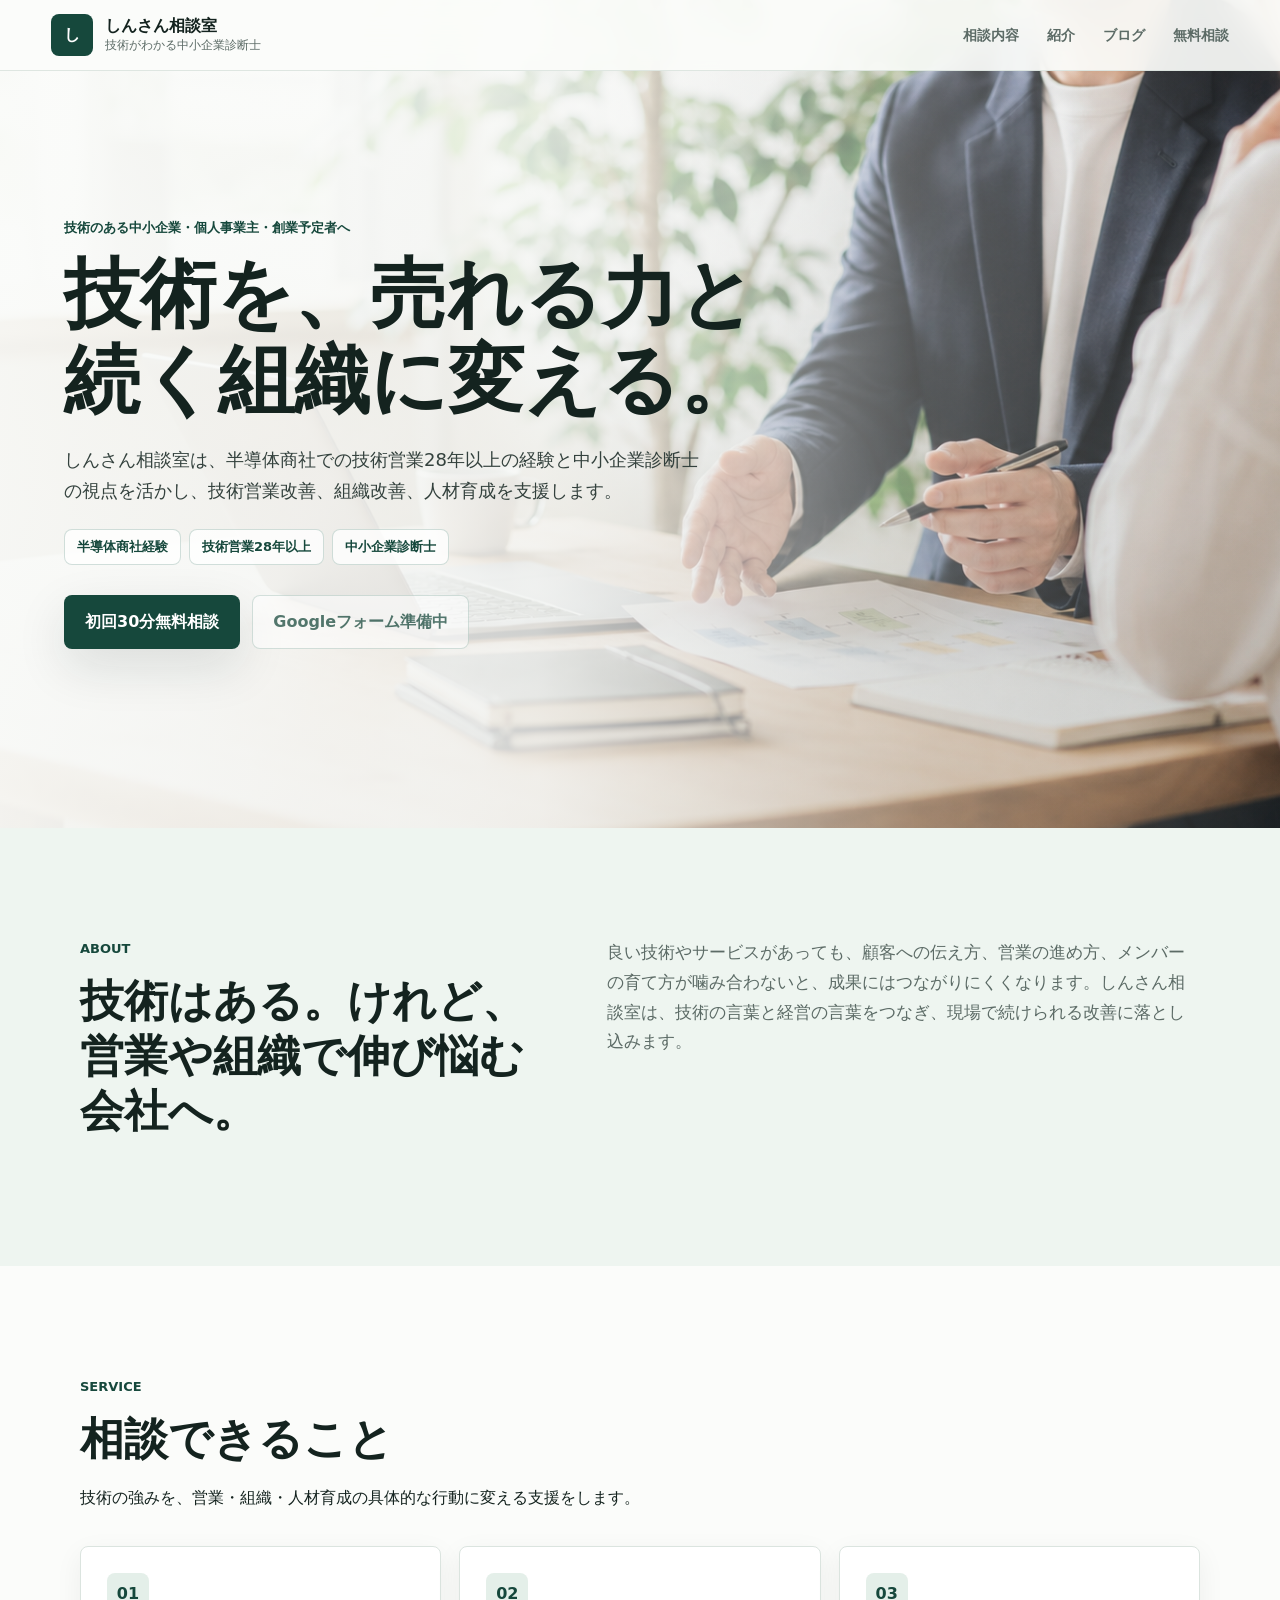
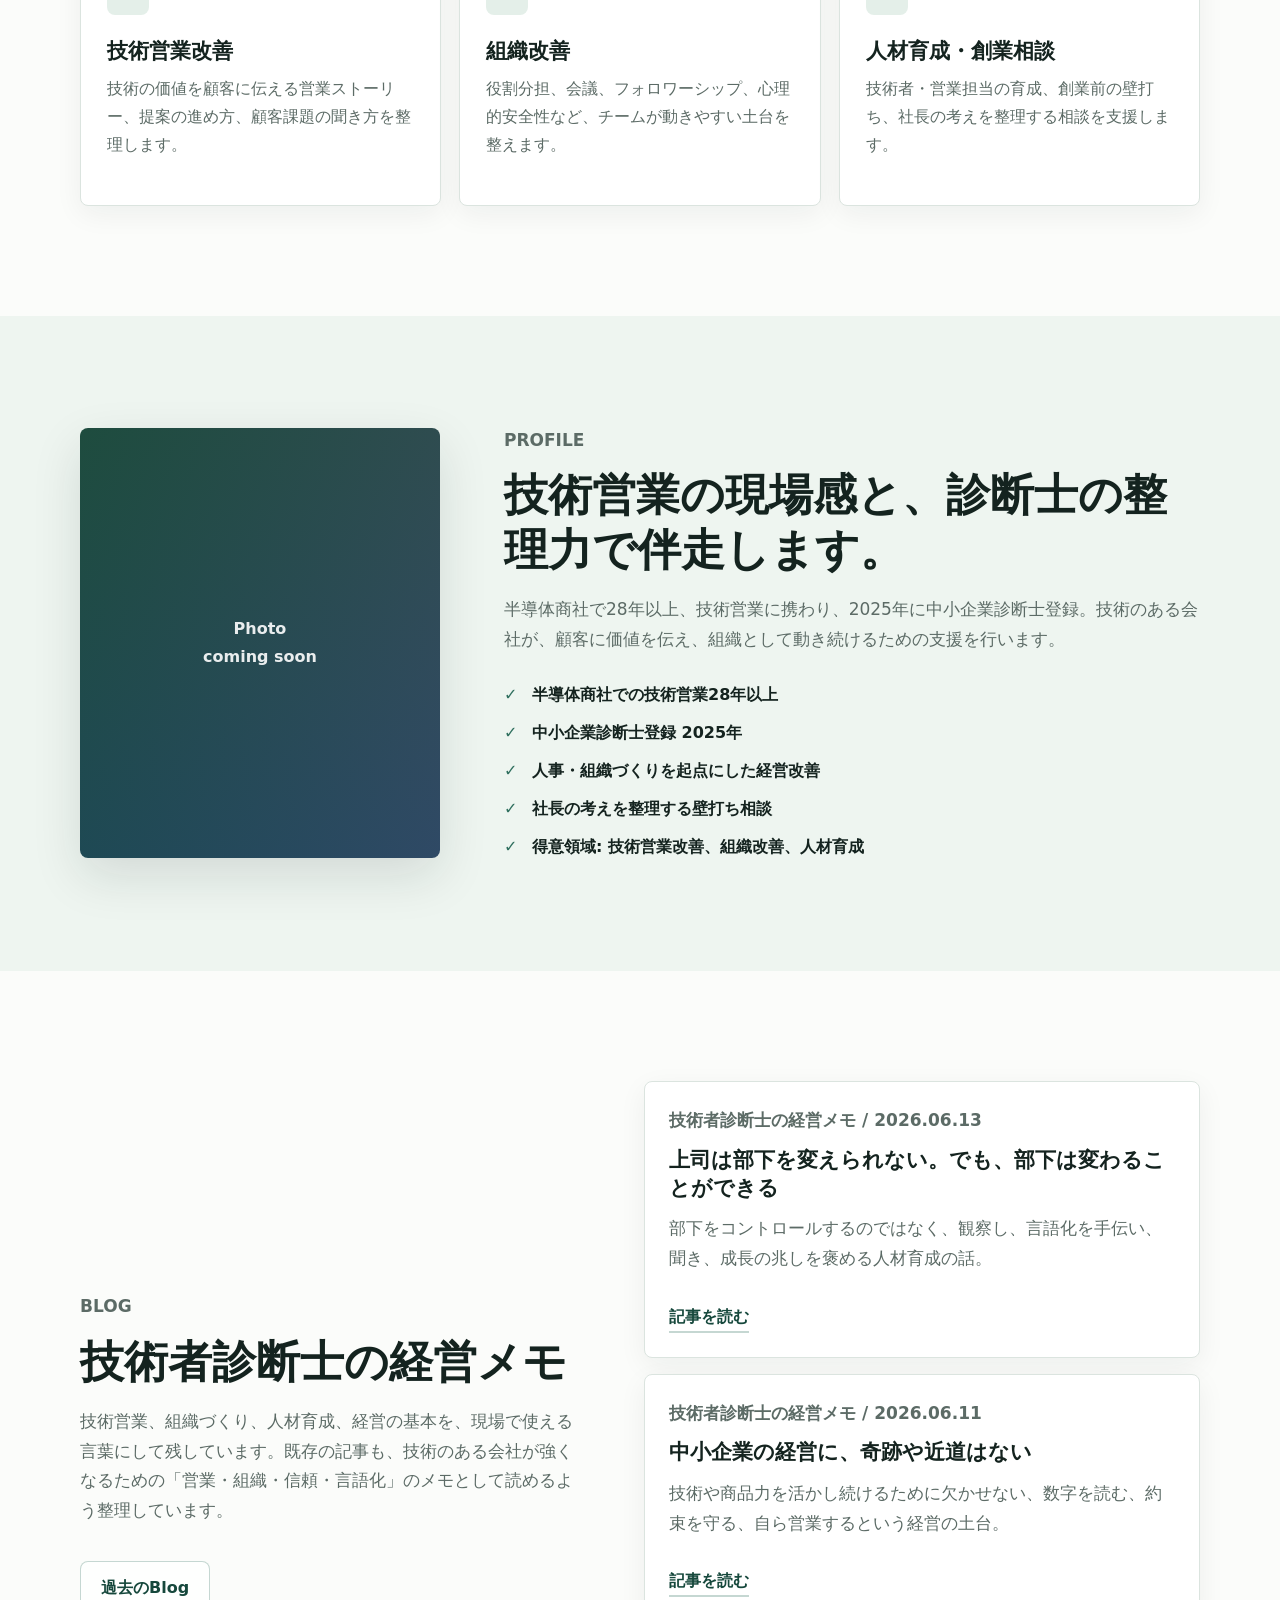
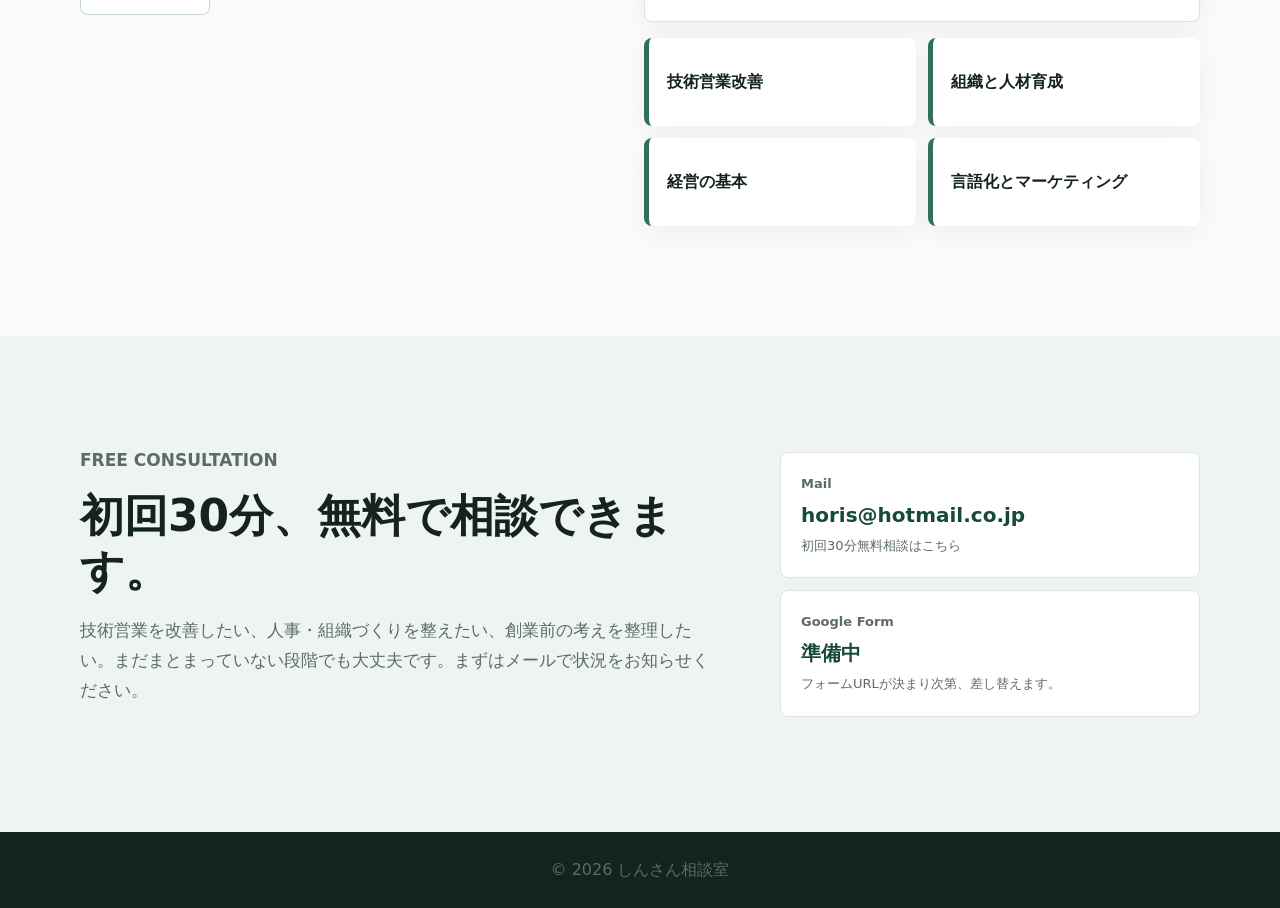
==== commit db572c28: "Add files via upload" ====
--- a/index.html
+++ b/index.html
@@ -151,9 +151,10 @@
   <footer class="footer">
     <p>&copy; 2026 しんさん相談室</p>
   </footer>
-  <script src="blog/posts.js?v=20260611b"></script>
-  <script src="site.js?v=20260611b" data-posts="blog/posts.json"></script>
+  <script src="blog/posts.js?v=20260613"></script>
+  <script src="site.js?v=20260613" data-posts="blog/posts.json"></script>
 </body>
 </html>
 
 
+
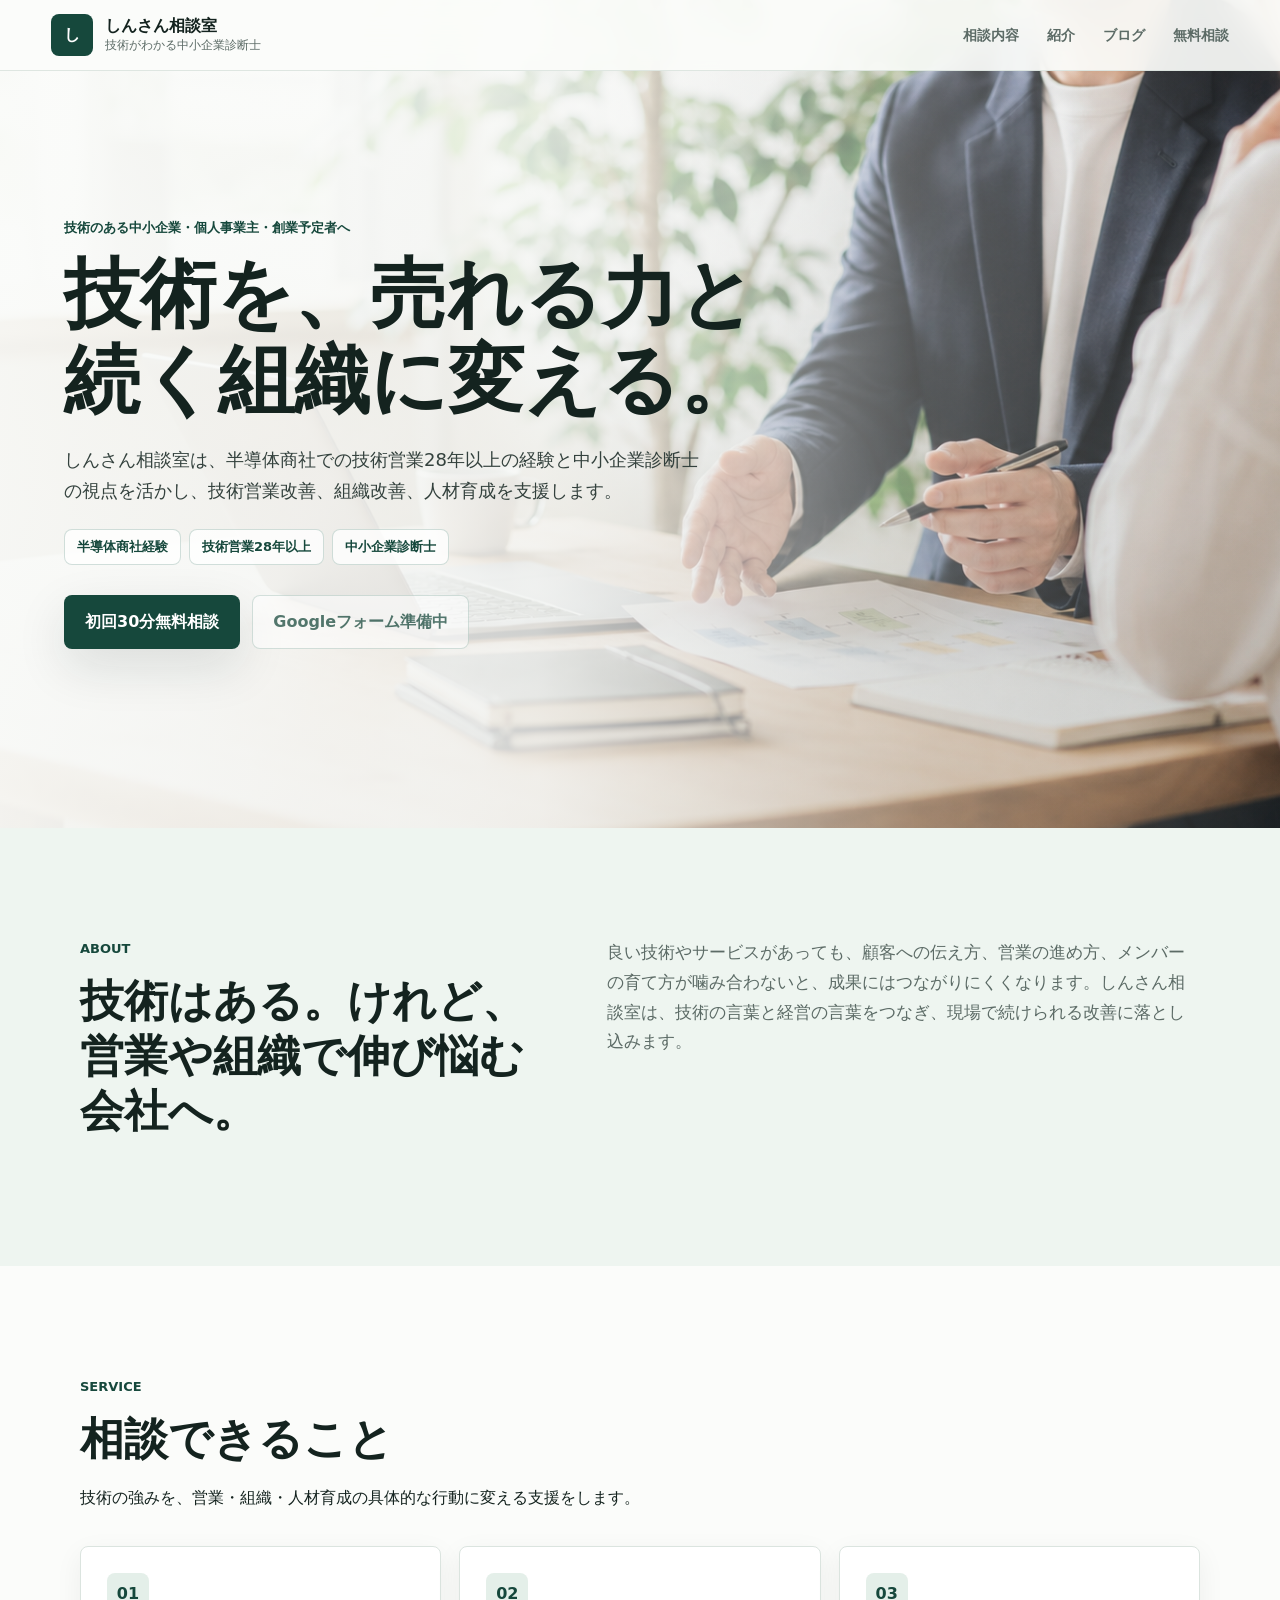
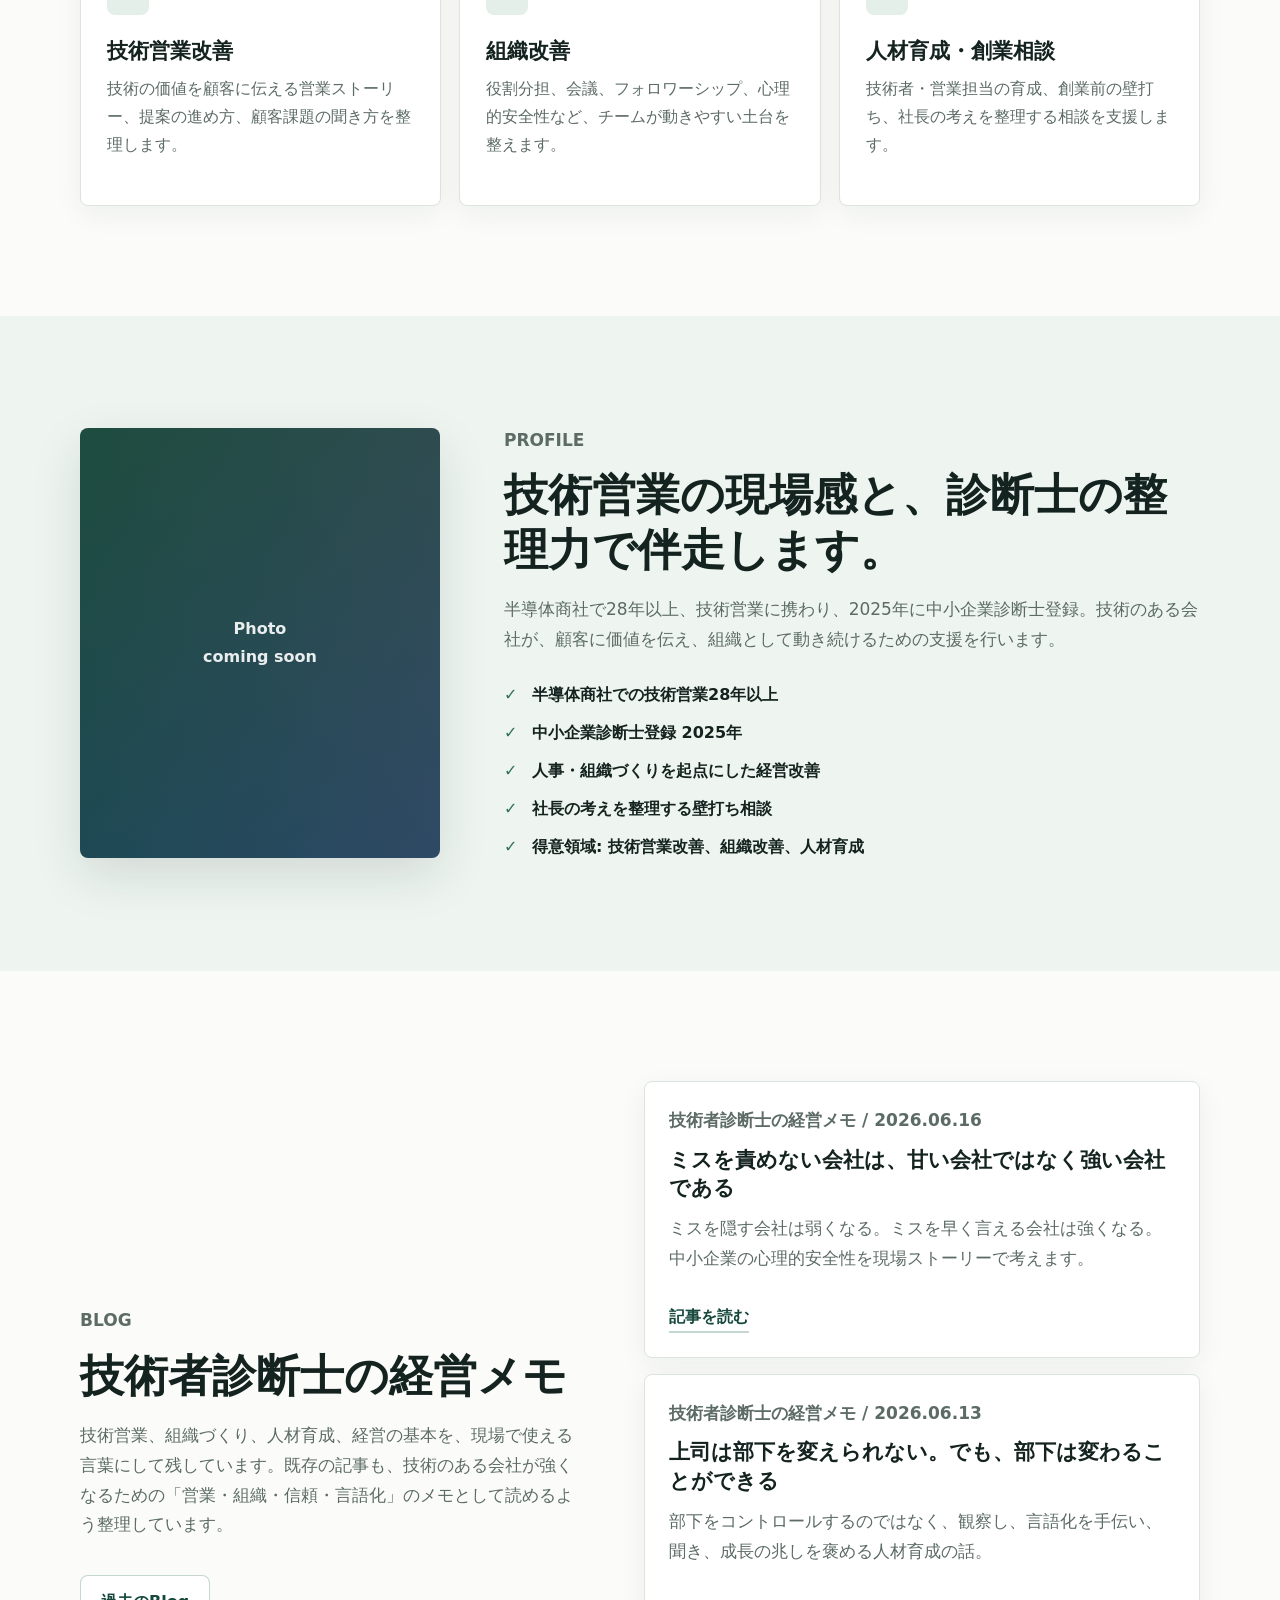
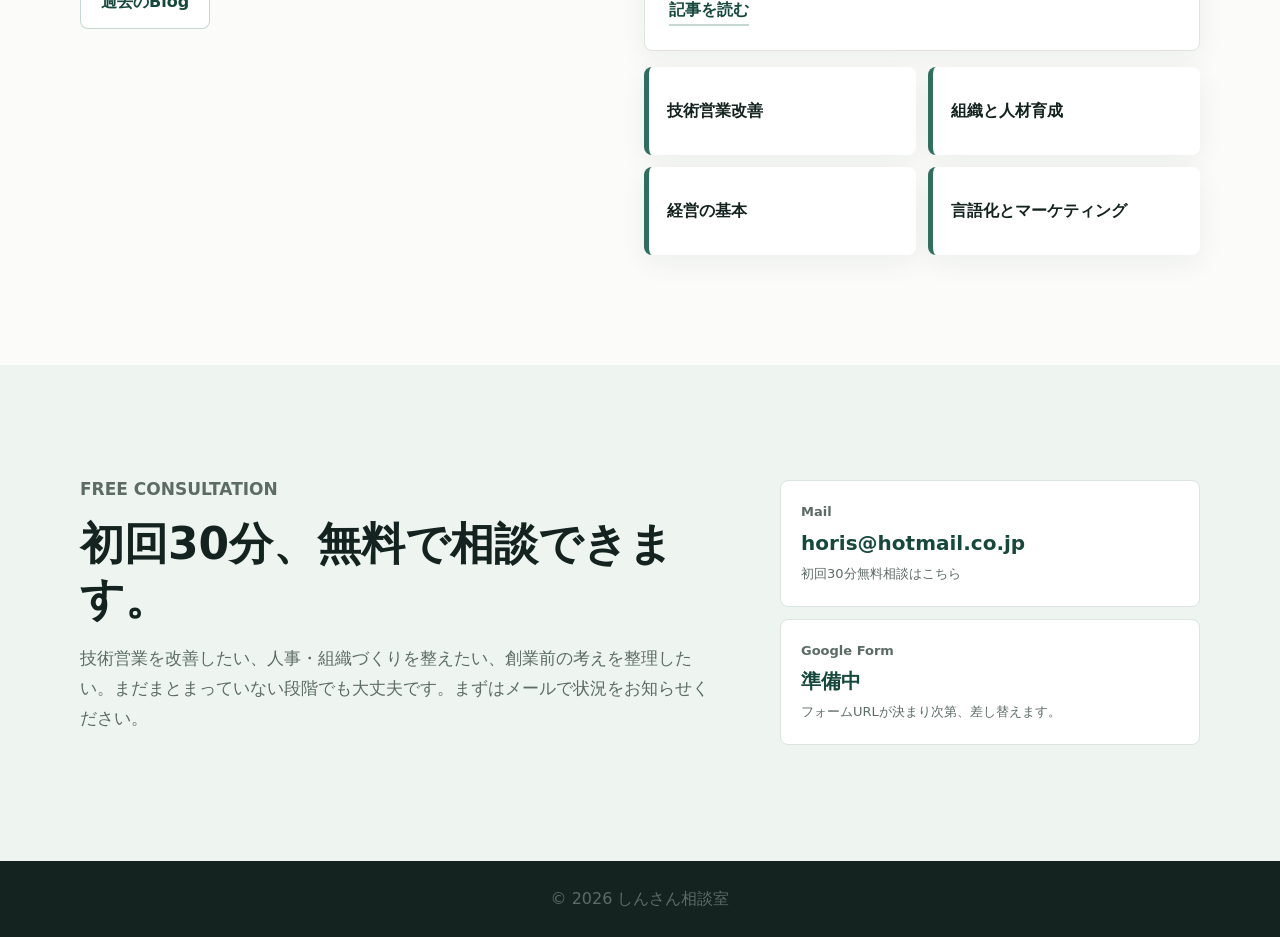
==== commit 2933a576: "Add files via upload" ====
--- a/index.html
+++ b/index.html
@@ -151,10 +151,11 @@
   <footer class="footer">
     <p>&copy; 2026 しんさん相談室</p>
   </footer>
-  <script src="blog/posts.js?v=20260613"></script>
-  <script src="site.js?v=20260613" data-posts="blog/posts.json"></script>
+  <script src="blog/posts.js?v=20260616"></script>
+  <script src="site.js?v=20260616" data-posts="blog/posts.json"></script>
 </body>
 </html>
 
 
 
+
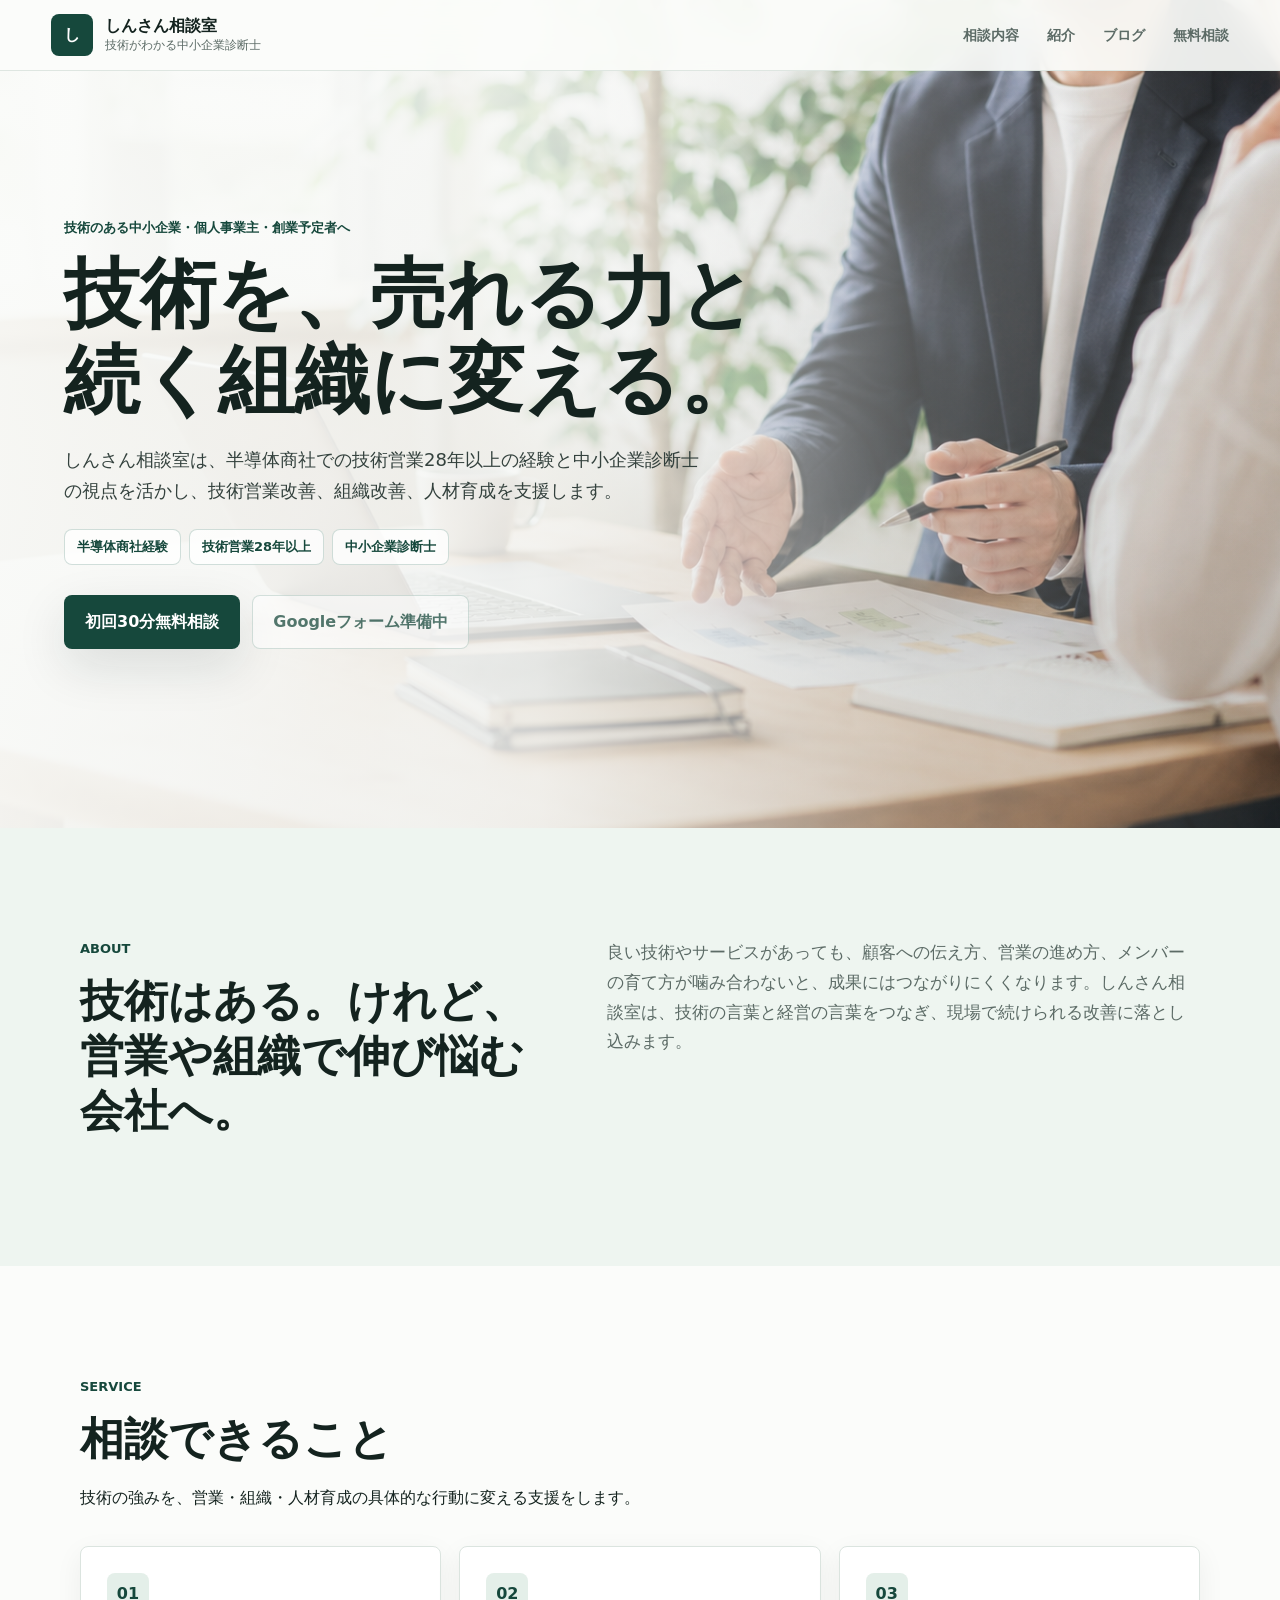
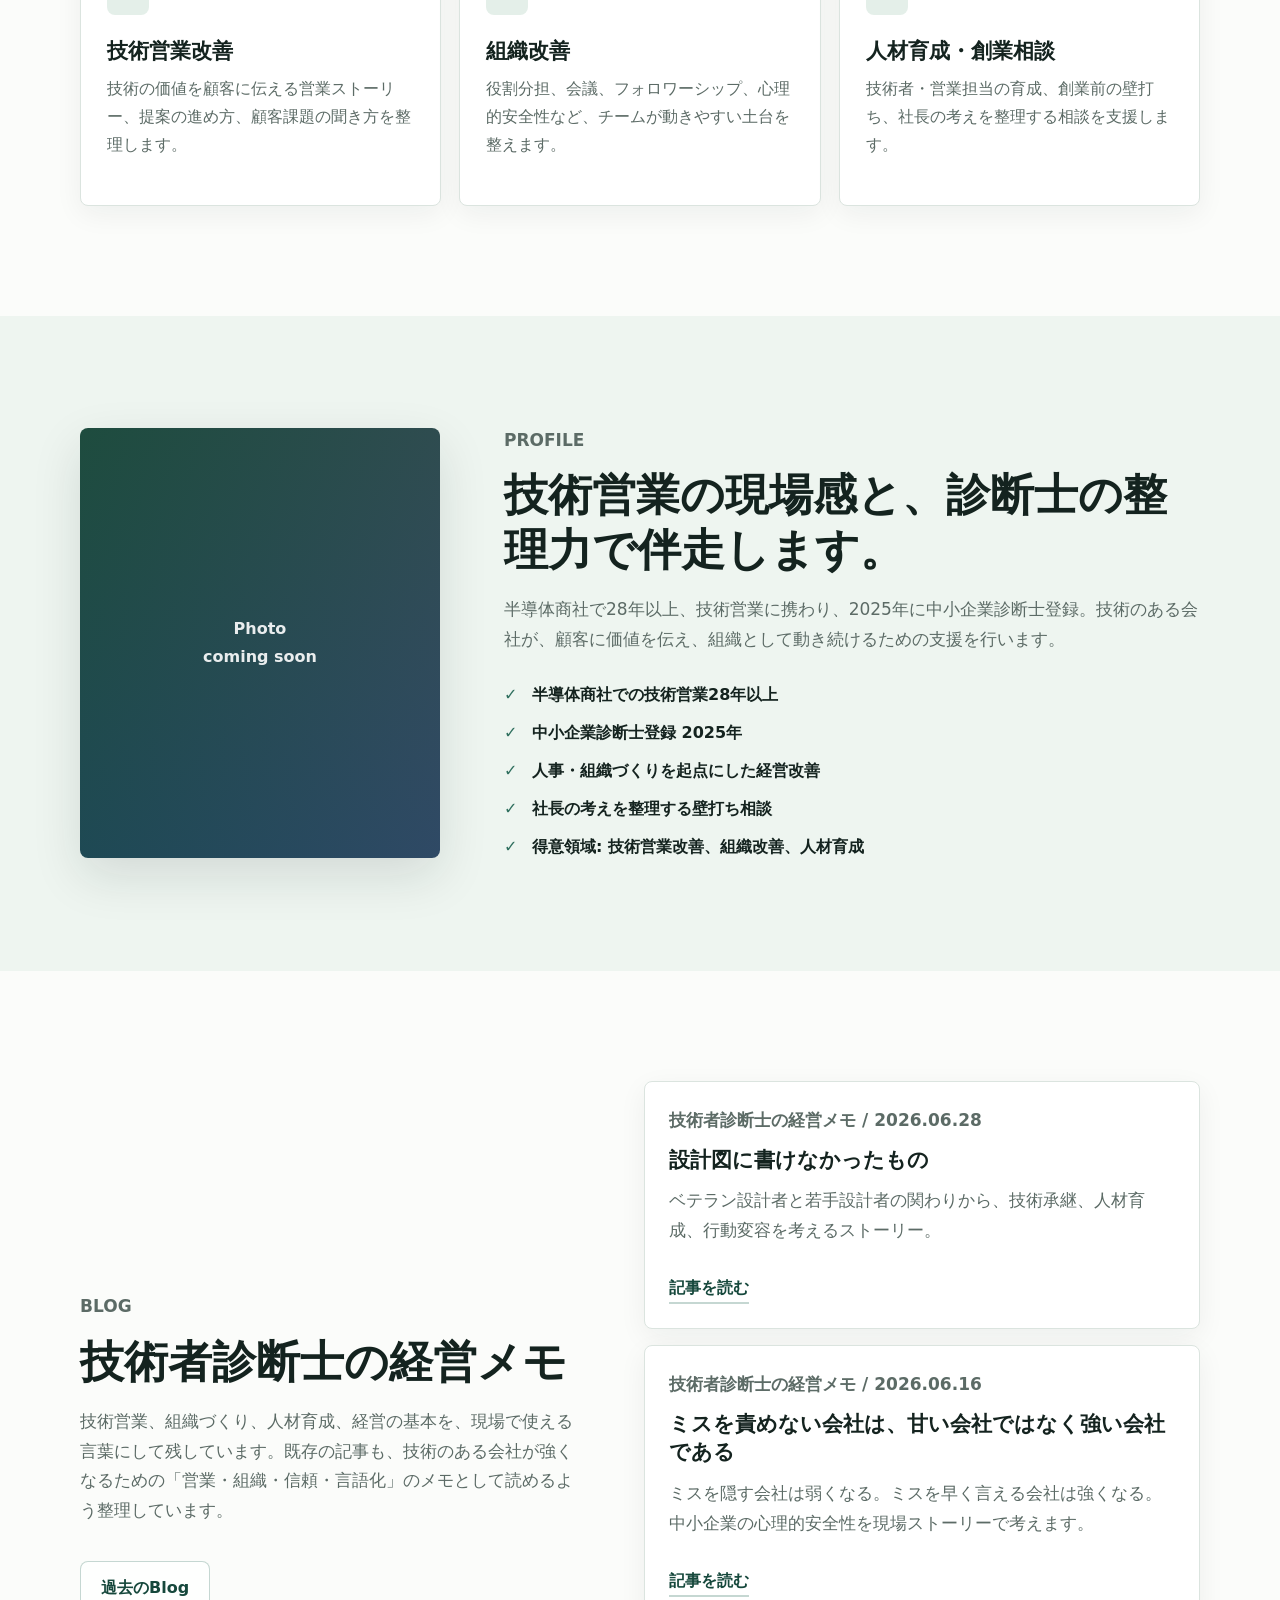
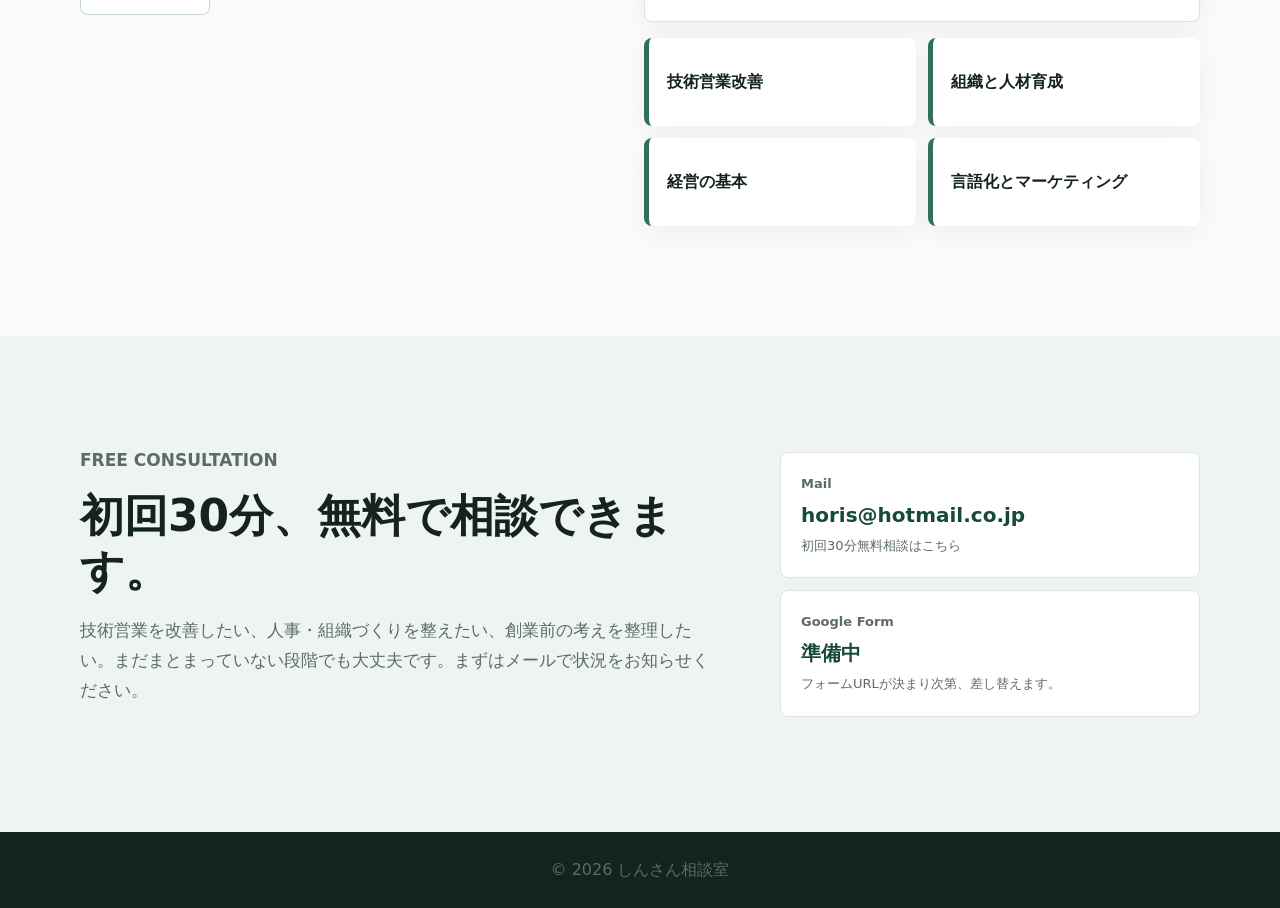
==== commit 8795455f: "Add files via upload" ====
--- a/index.html
+++ b/index.html
@@ -151,11 +151,12 @@
   <footer class="footer">
     <p>&copy; 2026 しんさん相談室</p>
   </footer>
-  <script src="blog/posts.js?v=20260616"></script>
-  <script src="site.js?v=20260616" data-posts="blog/posts.json"></script>
+  <script src="blog/posts.js?v=20260628"></script>
+  <script src="site.js?v=20260628" data-posts="blog/posts.json"></script>
 </body>
 </html>
 
 
 
 
+
